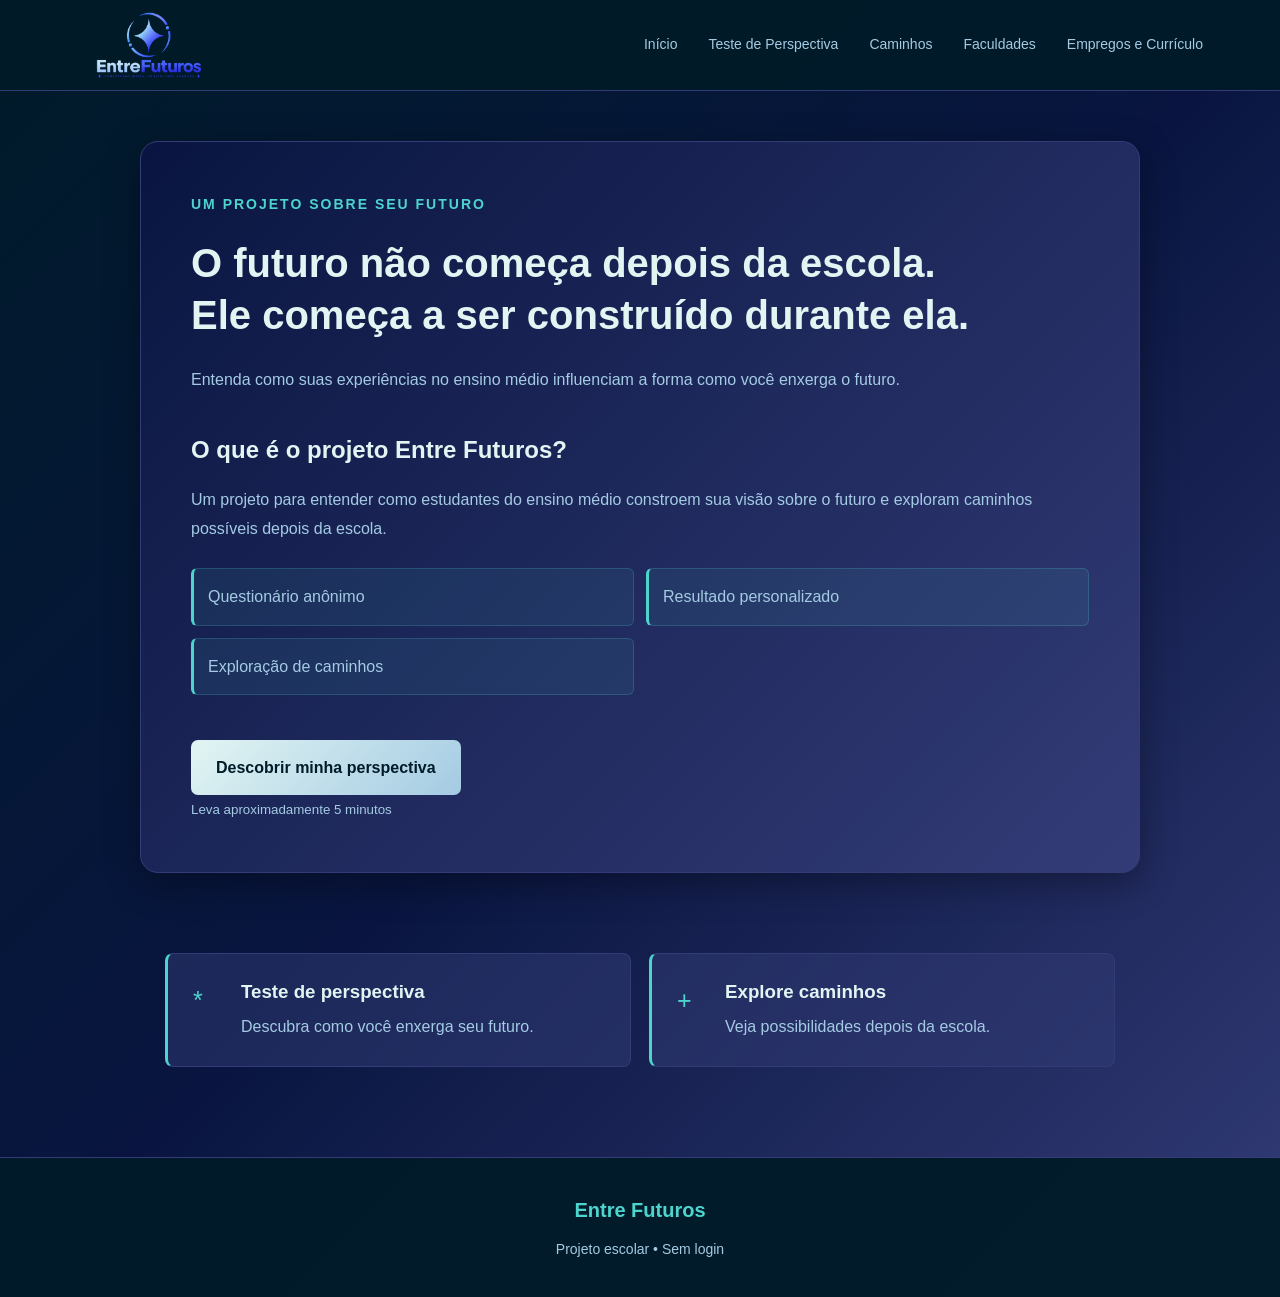
==== index.html @ b79be1a3 "Add files via upload" ====
<!DOCTYPE html>
<html lang="pt-BR">

<head>

    <meta charset="UTF-8">

    <meta name="viewport" content="width=device-width, initial-scale=1.0">

    <title>Entre Futuros</title>

    <link rel="stylesheet" href="style.css">

</head>


<body>


    <!-- CABEÇALHO -->

    <header class="navbar">

        <a
            class="logo"
            href="#"
            onclick="openTab(event, 'inicio')">

            <img
                src="Entre Futuros- Logo.png"
                alt="Entre Futuros">

        </a>


        <nav>

            <a
                href="#"
                onclick="openTab(event, 'inicio')">

                Início

            </a>


            <a
                href="#"
                onclick="openTab(event, 'teste')">

                Teste de Perspectiva

            </a>


            <a
                href="#"
                onclick="openTab(event, 'caminhos')">

                Caminhos

            </a>


            <a
                href="#"
                onclick="openTab(event, 'faculdades-rn')">

                Faculdades

            </a>


            <a
                href="#"
                onclick="openTab(event, 'empregos-curriculo')">

                Empregos e Currículo

            </a>

        </nav>

    </header>



    <!-- CONTEÚDO -->

    <main>


        <!-- ========================= -->
        <!-- INÍCIO -->
        <!-- ========================= -->

        <section
            id="inicio"
            class="tab-content active">


            <div class="hero-card">

                <p>
                    UM PROJETO SOBRE SEU FUTURO
                </p>


                <h1>

                    O futuro não começa depois da escola.

                    <br>

                    Ele começa a ser construído durante ela.

                </h1>


                <p>

                    Entenda como suas experiências no ensino médio
                    influenciam a forma como você enxerga o futuro.

                </p>


                <h2>

                    O que é o projeto Entre Futuros?

                </h2>


                <p>

                    Um projeto para entender como estudantes do ensino
                    médio constroem sua visão sobre o futuro e exploram
                    caminhos possíveis depois da escola.

                </p>


                <ul>

                    <li>
                        Questionário anônimo
                    </li>

                    <li>
                        Resultado personalizado
                    </li>

                    <li>
                        Exploração de caminhos
                    </li>

                </ul>


                <a
                    class="btn primary"
                    href="#"
                    onclick="openTab(event, 'teste')">

                    Descobrir minha perspectiva

                </a>


                <br>


                <small>

                    Leva aproximadamente 5 minutos

                </small>

            </div>



            <section class="features container">


                <a
                    href="#"
                    class="feature"
                    onclick="openTab(event, 'teste')">

                    <span class="icon purple">

                        *

                    </span>


                    <div>

                        <h3>

                            Teste de perspectiva

                        </h3>


                        <p>

                            Descubra como você enxerga seu futuro.

                        </p>

                    </div>

                </a>



                <a
                    href="#"
                    class="feature"
                    onclick="openTab(event, 'caminhos')">

                    <span class="icon yellow">

                        +

                    </span>


                    <div>

                        <h3>

                            Explore caminhos

                        </h3>


                        <p>

                            Veja possibilidades depois da escola.

                        </p>

                    </div>

                </a>

            </section>

        </section>



        <!-- ========================= -->
        <!-- TESTE -->
        <!-- ========================= -->

        <section
            id="teste"
            class="tab-content">


            <div class="container">


                <h1>

                    Teste de Perspectiva

                </h1>


                <p>

                    Responda ao questionário para entender melhor
                    como você enxerga seu futuro.

                </p>



                <form
                    class="quiz-card"
                    id="quizForm">


                    <!-- PERGUNTA 1 -->

                    <div class="question active">

                        <h3>

                            1. Quando você pensa no futuro depois
                            do ensino médio, você...

                        </h3>


                        <label>

                            <input
                                name="q1"
                                type="radio"
                                value="determinado">

                            Já tenho um plano bem definido.

                        </label>


                        <label>

                            <input
                                name="q1"
                                type="radio"
                                value="explorador">

                            Tenho algumas ideias, mas quero conhecer
                            possibilidades.

                        </label>


                        <label>

                            <input
                                name="q1"
                                type="radio"
                                value="transformacao">

                            Mudo bastante de ideia conforme vivo
                            novas experiências.

                        </label>


                        <label>

                            <input
                                name="q1"
                                type="radio"
                                value="descobrindo">

                            Ainda não faço ideia e estou tentando descobrir.

                        </label>

                    </div>



                    <!-- PERGUNTA 2 -->

                    <div class="question">

                        <h3>

                            2. O quanto a escola influencia suas
                            escolhas para o futuro?

                        </h3>


                        <label>

                            <input
                                name="q2"
                                type="radio"
                                value="determinado">

                            Muito: professores e atividades me ajudam
                            a decidir.

                        </label>


                        <label>

                            <input
                                name="q2"
                                type="radio"
                                value="explorador">

                            Um pouco: algumas experiências despertaram
                            interesses.

                        </label>


                        <label>

                            <input
                                name="q2"
                                type="radio"
                                value="transformacao">

                            Depende do momento e das experiências.

                        </label>


                        <label>

                            <input
                                name="q2"
                                type="radio"
                                value="descobrindo">

                            Pouco: ainda não vejo uma ligação clara.

                        </label>

                    </div>



                    <!-- PERGUNTA 3 -->

                    <div class="question">

                        <h3>

                            3. Qual fator mais pesa nas suas decisões?

                        </h3>


                        <label>

                            <input
                                name="q3"
                                type="radio"
                                value="explorador">

                            Meus interesses e curiosidades.

                        </label>


                        <label>

                            <input
                                name="q3"
                                type="radio"
                                value="determinado">

                            Meus objetivos profissionais.

                        </label>


                        <label>

                            <input
                                name="q3"
                                type="radio"
                                value="descobrindo">

                            Minha situação financeira.

                        </label>


                        <label>

                            <input
                                name="q3"
                                type="radio"
                                value="transformacao">

                            Família, amigos e pessoas próximas.

                        </label>

                    </div>



                    <!-- PERGUNTA 4 -->

                    <div class="question">

                        <h3>

                            4. Quando alguém pergunta
                            "o que você vai fazer depois da escola?"...

                        </h3>


                        <label>

                            <input
                                name="q4"
                                type="radio"
                                value="determinado">

                            Eu sei exatamente o que responder.

                        </label>


                        <label>

                            <input
                                name="q4"
                                type="radio"
                                value="explorador">

                            Tenho algumas opções para contar.

                        </label>


                        <label>

                            <input
                                name="q4"
                                type="radio"
                                value="transformacao">

                            Minha resposta muda dependendo da época.

                        </label>


                        <label>

                            <input
                                name="q4"
                                type="radio"
                                value="descobrindo">

                            Fico sem saber o que responder.

                        </label>

                    </div>



                    <!-- PERGUNTA 5 -->

                    <div class="question">

                        <h3>

                            5. O que mais preocupa você sobre o futuro?

                        </h3>


                        <label>

                            <input
                                name="q5"
                                type="radio"
                                value="descobrindo">

                            Não saber qual caminho escolher.

                        </label>


                        <label>

                            <input
                                name="q5"
                                type="radio"
                                value="determinado">

                            Conseguir alcançar meus objetivos.

                        </label>


                        <label>

                            <input
                                name="q5"
                                type="radio"
                                value="explorador">

                            Encontrar algo que realmente combine comigo.

                        </label>


                        <label>

                            <input
                                name="q5"
                                type="radio"
                                value="transformacao">

                            As mudanças que ainda podem acontecer.

                        </label>

                    </div>



                    <!-- PERGUNTA 6 -->

                    <div class="question">

                        <h3>

                            6. Como você se sente ao pensar em tomar
                            decisões importantes?

                        </h3>


                        <label>

                            <input
                                name="q6"
                                type="radio"
                                value="determinado">

                            Confiante.

                        </label>


                        <label>

                            <input
                                name="q6"
                                type="radio"
                                value="explorador">

                            Curioso.

                        </label>


                        <label>

                            <input
                                name="q6"
                                type="radio"
                                value="transformacao">

                            Em dúvida, mas aberto a mudanças.

                        </label>


                        <label>

                            <input
                                name="q6"
                                type="radio"
                                value="descobrindo">

                            Inseguro ou sem direção.

                        </label>

                    </div>



                    <!-- PERGUNTA 7 -->

                    <div class="question">

                        <h3>

                            7. Qual frase mais combina com você?

                        </h3>


                        <label>

                            <input
                                name="q7"
                                type="radio"
                                value="determinado">

                            "Eu já sei onde quero chegar."

                        </label>


                        <label>

                            <input
                                name="q7"
                                type="radio"
                                value="explorador">

                            "Quero experimentar antes de decidir."

                        </label>


                        <label>

                            <input
                                name="q7"
                                type="radio"
                                value="transformacao">

                            "Meu futuro está mudando junto comigo."

                        </label>


                        <label>

                            <input
                                name="q7"
                                type="radio"
                                value="descobrindo">

                            "Ainda estou tentando me encontrar."

                        </label>

                    </div>



                    <!-- PERGUNTA 8 -->

                    <div class="question">

                        <h3>

                            8. O que você gostaria que a escola
                            oferecesse mais?

                        </h3>


                        <label>

                            <input
                                name="q8"
                                type="radio"
                                value="explorador">

                            Mais contato com diferentes profissões.

                        </label>


                        <label>

                            <input
                                name="q8"
                                type="radio"
                                value="determinado">

                            Mais preparação para faculdade e carreira.

                        </label>


                        <label>

                            <input
                                name="q8"
                                type="radio"
                                value="transformacao">

                            Mais experiências práticas.

                        </label>


                        <label>

                            <input
                                name="q8"
                                type="radio"
                                value="descobrindo">

                            Mais orientação para quem ainda está indeciso.

                        </label>

                    </div>



                    <div class="quiz-actions">

                        <button
                            class="btn secondary"
                            id="prevBtn"
                            type="button">

                            Voltar

                        </button>


                        <button
                            class="btn primary"
                            id="nextBtn"
                            type="button">

                            Próxima

                        </button>

                    </div>

                </form>



                <div
                    class="result-card hidden"
                    id="result">

                </div>

            </div>

        </section>



        <!-- ========================= -->
        <!-- CAMINHOS -->
        <!-- ========================= -->

        <section
            id="caminhos"
            class="tab-content">


            <div class="container">


                <h1>

                    Caminhos

                </h1>


                <p>

                    Conheça diferentes possibilidades para o seu futuro.

                </p>



                <div class="path-grid">


                    <article class="path">

                        <h3>

                            Faculdade

                        </h3>


                        <p>

                            Para quem deseja aprofundar os estudos
                            em uma área acadêmica ou profissional.

                        </p>


                        <button
                            onclick="showPath('Faculdade')">

                            Explorar

                        </button>

                    </article>



                    <article class="path">

                        <h3>

                            Curso técnico

                        </h3>


                        <p>

                            Uma alternativa com formação profissional
                            mais direcionada e prática.

                        </p>


                        <button
                            onclick="showPath('Curso técnico')">

                            Explorar

                        </button>

                    </article>



                    <article class="path">

                        <h3>

                            Trabalho

                        </h3>


                        <p>

                            Entrar no mercado e construir experiência
                            profissional também pode fazer parte
                            da trajetória.

                        </p>


                        <button
                            onclick="showPath('Trabalho')">

                            Explorar

                        </button>

                    </article>



                    <article class="path">

                        <h3>

                            Empreendedorismo

                        </h3>


                        <p>

                            Criar projetos, negócios ou soluções
                            para problemas que você identifica.

                        </p>


                        <button
                            onclick="showPath('Empreendedorismo')">

                            Explorar

                        </button>

                    </article>

                </div>



                <div
                    class="path-details hidden"
                    id="pathDetails">

                </div>

            </div>

        </section>



        <!-- ========================= -->
        <!-- FACULDADES -->
        <!-- ========================= -->

        <section
            id="faculdades-rn"
            class="tab-content">


            <div class="container">


                <h1>

                    Faculdades do Rio Grande do Norte

                </h1>


                <p>

                    Consulte instituições, cursos, modalidades
                    e informações sobre bolsas e descontos.

                </p>



                <div class="faculdade-filtros">


                    <div class="search-box">

                        <label for="faculdadeSearch">

                            Buscar instituição, sigla ou curso

                        </label>


                        <input
                            id="faculdadeSearch"
                            type="search"
                            placeholder="Ex.: UFRN, Direito, Medicina...">

                    </div>



                    <div class="filter-grid">


                        <label>

                            Cidade


                            <select id="cidadeFiltro">

                                <option value="">
                                    Todas
                                </option>

                            </select>

                        </label>



                        <label>

                            Tipo


                            <select id="tipoFiltro">

                                <option value="">
                                    Todas
                                </option>

                                <option value="publica">
                                    Pública
                                </option>

                                <option value="privada">
                                    Privada
                                </option>

                            </select>

                        </label>



                        <label>

                            Modalidade


                            <select id="modalidadeFiltro">

                                <option value="">
                                    Todas
                                </option>

                                <option value="presencial">
                                    Presencial
                                </option>

                                <option value="ead">
                                    EAD
                                </option>

                            </select>

                        </label>



                        <label>

                            Situação


                            <select id="situacaoFiltro">

                                <option value="">
                                    Todas
                                </option>

                                <option value="ativa">
                                    Ativa
                                </option>

                                <option value="extinta">
                                    Extinta
                                </option>

                            </select>

                        </label>

                    </div>

                </div>



                <div class="faculdade-toolbar">

                    <strong id="faculdadeResultadoCount">

                        0 instituições encontradas

                    </strong>


                    <span>

                        Clique em uma instituição para ver os detalhes.

                    </span>

                </div>



                <div
                    class="faculdade-results"
                    id="faculdadeResultados">

                </div>



                <p
                    class="faculdade-empty"
                    hidden
                    id="faculdadeSemResultados">

                    Nenhuma instituição encontrada
                    com esses filtros.

                </p>



                <div class="faculdade-catalog-note">

                    <strong>

                        Base de referência:

                    </strong>


                    Consulte o e-MEC oficial para informações
                    completas e atualizadas.


                    <br>
                    <br>


                    <a
                        href="https://emec.mec.gov.br/"
                        target="_blank"
                        rel="noopener noreferrer">

                        e-MEC oficial

                    </a>

                </div>

            </div>

        </section>



        <!-- ================================================= -->
        <!-- EMPREGOS E CURRÍCULO -->
        <!-- ================================================= -->

        <section
            id="empregos-curriculo"
            class="tab-content">


            <div class="container">


                <h1>

                    Empregos e Currículo

                </h1>


                <p>

                    Encontre oportunidades, prepare seu currículo
                    e aprenda a se apresentar profissionalmente.

                </p>



                <!-- ========================= -->
                <!-- EMPREGOS -->
                <!-- ========================= -->

                <div class="panel">


                    <h2>

                        🔎 Procurando emprego?

                    </h2>


                    <p>

                        Confira algumas formas de começar a procurar
                        oportunidades em Natal, Extremoz e região.

                    </p>

                </div>



                <div class="path-grid">


                    <article class="path">


                        <h3>

                            Natal - RN

                        </h3>


                        <p>

                            Procure oportunidades em comércio,
                            atendimento, administração, tecnologia,
                            turismo e serviços.

                        </p>


                        <ul>

                            <li>
                                Jovem aprendiz
                            </li>

                            <li>
                                Primeiro emprego
                            </li>

                            <li>
                                Estágios
                            </li>

                            <li>
                                Auxiliar administrativo
                            </li>

                        </ul>

                    </article>



                    <article class="path">


                        <h3>

                            Extremoz - RN

                        </h3>


                        <p>

                            Pesquise oportunidades no município
                            e também em cidades próximas.

                        </p>


                        <ul>

                            <li>
                                Comércio
                            </li>

                            <li>
                                Serviços
                            </li>

                            <li>
                                Logística
                            </li>

                            <li>
                                Jovem aprendiz
                            </li>

                        </ul>

                    </article>



                    <article class="path">


                        <h3>

                            Como procurar

                        </h3>


                        <p>

                            Utilize palavras-chave relacionadas
                            à vaga que você deseja.

                        </p>


                        <ul>

                            <li>
                                Jovem aprendiz Natal RN
                            </li>

                            <li>
                                Primeiro emprego Natal RN
                            </li>

                            <li>
                                Estágio Extremoz RN
                            </li>

                            <li>
                                Auxiliar administrativo RN
                            </li>

                        </ul>

                    </article>

                </div>



                <!-- ========================= -->
                <!-- CURRÍCULO -->
                <!-- ========================= -->

                <div class="panel">


                    <h2>

                        📄 Currículo

                    </h2>


                    <p>

                        O currículo apresenta sua formação,
                        conhecimentos, experiências e habilidades.

                    </p>

                </div>



                <!-- CHECKLIST -->

                <div class="panel">


                    <h2>

                        ✅ Checklist do currículo

                    </h2>


                    <p>

                        Antes de enviar seu currículo,
                        confira se você colocou:

                    </p>



                    <div class="checklist">


                        <label>

                            <input type="checkbox">

                            Nome completo

                        </label>


                        <label>

                            <input type="checkbox">

                            E-mail profissional

                        </label>


                        <label>

                            <input type="checkbox">

                            Telefone atualizado

                        </label>


                        <label>

                            <input type="checkbox">

                            Cidade e estado

                        </label>


                        <label>

                            <input type="checkbox">

                            Objetivo profissional

                        </label>


                        <label>

                            <input type="checkbox">

                            Formação escolar

                        </label>


                        <label>

                            <input type="checkbox">

                            Cursos e conhecimentos

                        </label>


                        <label>

                            <input type="checkbox">

                            Experiências profissionais

                        </label>


                        <label>

                            <input type="checkbox">

                            Projetos ou atividades relevantes

                        </label>


                        <label>

                            <input type="checkbox">

                            Habilidades

                        </label>


                        <label>

                            <input type="checkbox">

                            Revisão ortográfica

                        </label>


                        <label>

                            <input type="checkbox">

                            Informações verdadeiras e atualizadas

                        </label>

                    </div>

                </div>



                <!-- O QUE EVITAR -->

                <div class="panel">


                    <h2>

                        ⚠️ O que evitar no currículo

                    </h2>


                    <ul>

                        <li>
                            Informações falsas ou exageradas.
                        </li>

                        <li>
                            Textos muito longos.
                        </li>

                        <li>
                            Erros de português.
                        </li>

                        <li>
                            Informações que não tenham relação com a vaga.
                        </li>

                        <li>
                            E-mails pouco profissionais.
                        </li>

                        <li>
                            Informações desatualizadas.
                        </li>

                    </ul>

                </div>



                <!-- ========================= -->
                <!-- EXEMPLOS VISUAIS -->
                <!-- ========================= -->

                <div class="panel">


                    <h2>

                        📝 Exemplos de currículo

                    </h2>


                    <p>

                        Veja exemplos de estruturas para entender
                        como organizar as informações.

                    </p>

                </div>



                <div class="curriculo-exemplos">


                    <!-- EXEMPLO 1 -->

                    <article class="curriculo-exemplo">


                        <img
                            src="https://images.unsplash.com/photo-1586281380349-632531db7ed4?auto=format&fit=crop&w=900&q=80"
                            alt="Exemplo visual de documento">


                        <div>


                            <h3>

                                Modelo simples

                            </h3>


                            <p>

                                Um modelo direto, organizado
                                e fácil de ler.

                            </p>


                            <button
                                type="button"
                                onclick="mostrarModelo('modelo1')">

                                Ver estrutura

                            </button>

                        </div>

                    </article>



                    <!-- EXEMPLO 2 -->

                    <article class="curriculo-exemplo">


                        <img
                            src="https://images.unsplash.com/photo-1554224155-6726b3ff858f?auto=format&fit=crop&w=900&q=80"
                            alt="Exemplo visual de currículo">


                        <div>


                            <h3>

                                Primeiro emprego

                            </h3>


                            <p>

                                Modelo pensado para estudantes
                                com pouca experiência.

                            </p>


                            <button
                                type="button"
                                onclick="mostrarModelo('modelo2')">

                                Ver estrutura

                            </button>

                        </div>

                    </article>



                    <!-- EXEMPLO 3 -->

                    <article class="curriculo-exemplo">


                        <img
                            src="https://images.unsplash.com/photo-1450101499163-c8848c66ca85?auto=format&fit=crop&w=900&q=80"
                            alt="Pessoa organizando documentos">


                        <div>


                            <h3>

                                Modelo profissional

                            </h3>


                            <p>

                                Estrutura para quem já possui
                                cursos, projetos ou experiências.

                            </p>


                            <button
                                type="button"
                                onclick="mostrarModelo('modelo3')">

                                Ver estrutura

                            </button>

                        </div>

                    </article>

                </div>



                <div
                    id="modeloCurriculo"
                    class="panel hidden">

                </div>



                <!-- ========================= -->
                <!-- GERADOR -->
                <!-- ========================= -->

                <div class="panel">


                    <h2>

                        ✏️ Monte seu currículo

                    </h2>


                    <p>

                        Preencha os campos abaixo para gerar
                        uma versão organizada do seu currículo.

                    </p>

                </div>



                <form
                    class="quiz-card"
                    id="curriculoForm">


                    <fieldset>


                        <legend>

                            1. Dados pessoais

                        </legend>



                        <label>

                            Nome completo


                            <input
                                name="nome"
                                type="text"
                                placeholder="Seu nome completo">

                        </label>



                        <label>

                            E-mail


                            <input
                                name="email"
                                type="email"
                                placeholder="seuemail@exemplo.com">

                        </label>



                        <label>

                            Telefone


                            <input
                                name="telefone"
                                type="tel"
                                placeholder="(84) 99999-9999">

                        </label>



                        <label>

                            Cidade/UF


                            <input
                                name="cidade"
                                type="text"
                                placeholder="Natal - RN">

                        </label>

                    </fieldset>



                    <fieldset>


                        <legend>

                            2. Objetivo profissional

                        </legend>


                        <textarea
                            name="objetivo"
                            placeholder="Ex.: Busco minha primeira oportunidade profissional na área de..."></textarea>

                    </fieldset>



                    <fieldset>


                        <legend>

                            3. Formação

                        </legend>



                        <label>

                            Escolaridade


                            <input
                                name="formacao"
                                type="text"
                                placeholder="Ex.: Ensino Médio - 3º ano">

                        </label>



                        <label>

                            Instituição de ensino


                            <input
                                name="instituicao"
                                type="text"
                                placeholder="Nome da escola">

                        </label>

                    </fieldset>



                    <fieldset>


                        <legend>

                            4. Cursos e conhecimentos

                        </legend>


                        <textarea
                            name="cursos"
                            placeholder="Informática, idiomas, cursos, oficinas, projetos..."></textarea>

                    </fieldset>



                    <fieldset>


                        <legend>

                            5. Experiências e atividades

                        </legend>


                        <textarea
                            name="experiencias"
                            placeholder="Trabalhos, projetos escolares, voluntariado ou outras atividades..."></textarea>

                    </fieldset>



                    <fieldset>


                        <legend>

                            6. Habilidades

                        </legend>


                        <textarea
                            name="habilidades"
                            placeholder="Ex.: comunicação, organização, criatividade, trabalho em equipe..."></textarea>

                    </fieldset>



                    <button
                        class="btn primary"
                        type="button"
                        onclick="gerarCurriculo()">

                        Gerar currículo

                    </button>

                </form>



                <!-- CURRÍCULO GERADO -->

                <article
                    class="panel"
                    id="curriculoDigital"
                    hidden>


                    <h2 id="cvNome">

                        SEU NOME

                    </h2>


                    <p id="cvContato"></p>


                    <hr>


                    <h3>

                        OBJETIVO

                    </h3>


                    <p id="cvObjetivo"></p>



                    <h3>

                        FORMAÇÃO

                    </h3>


                    <p id="cvFormacao"></p>



                    <h3>

                        CURSOS E CONHECIMENTOS

                    </h3>


                    <p id="cvCursos"></p>



                    <h3>

                        EXPERIÊNCIAS E ATIVIDADES

                    </h3>


                    <p id="cvExperiencias"></p>



                    <h3>

                        HABILIDADES

                    </h3>


                    <p id="cvHabilidades"></p>

                </article>



                <!-- ========================= -->
                <!-- APRESENTAÇÃO -->
                <!-- ========================= -->

                <div class="panel">


                    <h2>

                        💬 Como se apresentar

                    </h2>


                    <p>

                        Exemplo de mensagem para entrar em contato
                        com uma empresa:

                    </p>


                    <blockquote>

                        Olá! Meu nome é [SEU NOME].

                        Sou estudante e estou buscando uma
                        oportunidade de [JOVEM APRENDIZ /
                        PRIMEIRO EMPREGO / ESTÁGIO].

                        Tenho interesse na área de [ÁREA]
                        e possuo conhecimentos em [HABILIDADES].

                        Gostaria de saber se a empresa possui
                        oportunidades compatíveis com meu perfil.

                        Agradeço pela atenção!

                    </blockquote>

                </div>

            </div>

        </section>

    </main>



    <!-- RODAPÉ -->

    <footer>

        <div>

            Entre Futuros

        </div>


        <span>

            Projeto escolar • Sem login

        </span>

    </footer>



    <!-- ========================= -->
    <!-- SISTEMA DE ABAS -->
    <!-- ========================= -->

    <script>

        function openTab(event, tabId) {

            event.preventDefault();


            document
                .querySelectorAll(".tab-content")
                .forEach(tab => {

                    tab.classList.remove("active");

                });


            const tab =
                document.getElementById(tabId);


            if (tab) {

                tab.classList.add("active");

            }


            window.scrollTo({

                top: 0,
                behavior: "smooth"

            });

        }



        /* ========================= */
        /* MODELOS DE CURRÍCULO */
        /* ========================= */

        function mostrarModelo(modelo) {


            const area =
                document.getElementById("modeloCurriculo");


            const modelos = {


                modelo1: `

                    <h2>Modelo simples</h2>

                    <h3>Nome completo</h3>

                    <p>
                        Telefone • E-mail • Cidade/UF
                    </p>

                    <h3>Objetivo</h3>

                    <p>
                        Uma frase curta explicando
                        qual oportunidade você procura.
                    </p>

                    <h3>Formação</h3>

                    <p>
                        Ensino Médio - 3º ano
                    </p>

                    <h3>Cursos e conhecimentos</h3>

                    <p>
                        Informática, idiomas, oficinas
                        e outros conhecimentos.
                    </p>

                    <h3>Habilidades</h3>

                    <p>
                        Organização, comunicação,
                        criatividade e trabalho em equipe.
                    </p>

                `,


                modelo2: `

                    <h2>Modelo para primeiro emprego</h2>

                    <h3>Nome completo</h3>

                    <p>
                        Telefone • E-mail • Cidade
                    </p>

                    <h3>Objetivo</h3>

                    <p>
                        Buscar a primeira oportunidade
                        profissional.
                    </p>

                    <h3>Formação</h3>

                    <p>
                        Ensino Médio em andamento.
                    </p>

                    <h3>Cursos e conhecimentos</h3>

                    <p>
                        Informática, idiomas, cursos livres
                        e projetos escolares.
                    </p>

                    <h3>Projetos e atividades</h3>

                    <p>
                        Trabalhos escolares, eventos,
                        voluntariado ou outras atividades.
                    </p>

                    <h3>Habilidades</h3>

                    <p>
                        Comunicação, responsabilidade,
                        organização e trabalho em equipe.
                    </p>

                `,


                modelo3: `

                    <h2>Modelo profissional</h2>

                    <h3>Nome completo</h3>

                    <p>
                        Telefone • E-mail • Cidade
                    </p>

                    <h3>Objetivo profissional</h3>

                    <p>
                        Área ou cargo desejado.
                    </p>

                    <h3>Formação</h3>

                    <p>
                        Formação escolar e cursos relevantes.
                    </p>

                    <h3>Experiência</h3>

                    <p>
                        Experiências profissionais ou
                        atividades relevantes.
                    </p>

                    <h3>Cursos e conhecimentos</h3>

                    <p>
                        Cursos, ferramentas, idiomas
                        e conhecimentos técnicos.
                    </p>

                    <h3>Habilidades</h3>

                    <p>
                        Principais competências relacionadas
                        à oportunidade.
                    </p>

                `

            };


            area.innerHTML =
                modelos[modelo];


            area.classList.remove("hidden");


            area.scrollIntoView({

                behavior: "smooth",
                block: "start"

            });

        }

    </script>



    <!-- SCRIPT PRINCIPAL -->

    <script src="script.js"></script>


</body>

</html>
---- style.css ----
/* ===== CORES ===== */

:root {
    --ink: #001B29;
    --navy: #091540;
    --indigo: #333C77;
    --persian: #1B2CC1;

    --cyan: #4DD4CD;
    --ice: #A4CBE3;
    --azure: #E2F5F3;
    --blue: #7692FF;
}


/* ===== GERAL ===== */

* {
    margin: 0;
    padding: 0;
    box-sizing: border-box;
    scroll-behavior: smooth;
}

body {
    font-family: Arial, sans-serif;

    background: linear-gradient(
        135deg,
        var(--ink),
        var(--navy),
        var(--indigo)
    );

    color: var(--azure);

    line-height: 1.7;
}

a {
    text-decoration: none;
}

button,
input,
textarea,
select {
    font-family: Arial, sans-serif;
}


/* ===== CABEÇALHO ===== */

.navbar {
    background: rgba(0, 27, 41, 0.97);

    min-height: 85px;

    padding: 10px 5%;

    display: flex;
    align-items: center;
    justify-content: space-between;

    gap: 30px;

    border-bottom: 1px solid var(--indigo);

    position: sticky;
    top: 0;

    z-index: 1000;
}


/* ===== LOGO ===== */

.logo {
    display: flex;
    align-items: center;

    flex-shrink: 0;
}

.logo img {
    width: 170px;
    height: 70px;

    object-fit: contain;

    display: block;
}


/* ===== LINKS DO MENU ===== */

.navbar nav {
    display: flex;

    align-items: center;
    justify-content: flex-end;

    gap: 5px;

    flex-wrap: wrap;
}

.navbar nav a {
    color: var(--ice);

    padding: 10px 13px;

    border-radius: 7px;

    font-size: 14px;

    transition: 0.3s;
}

.navbar nav a:hover {
    color: var(--cyan);

    background: rgba(77, 212, 205, 0.08);
}


/* ===== ABAS ===== */

.tab-content {
    display: none;
}

.tab-content.active {
    display: block;

    animation: fadeIn 0.4s ease;
}


/* ===== INÍCIO ===== */

.hero-card {
    max-width: 1000px;

    margin: 50px auto 30px;

    padding: 50px;

    background: linear-gradient(
        135deg,
        var(--navy),
        var(--indigo)
    );

    border: 1px solid var(--indigo);

    border-radius: 18px;

    box-shadow: 0 10px 35px rgba(0, 0, 0, 0.35);
}

.hero-card > p:first-child {
    color: var(--cyan);

    font-size: 14px;

    letter-spacing: 2px;

    font-weight: bold;

    margin-bottom: 15px;
}

.hero-card h1 {
    color: var(--azure);

    font-size: 40px;

    line-height: 1.3;

    margin: 20px 0 25px;
}

.hero-card p {
    color: var(--ice);

    line-height: 1.8;

    font-size: 16px;

    margin-bottom: 15px;
}

.hero-card h2 {
    color: var(--azure);

    margin-top: 35px;

    margin-bottom: 15px;
}


/* ===== LISTA ===== */

.hero-card ul {
    list-style: none;

    margin-top: 25px;
    margin-bottom: 20px;

    display: grid;

    grid-template-columns: 1fr 1fr;

    gap: 12px;
}

.hero-card li {
    padding: 14px;

    background: rgba(77, 212, 205, 0.08);

    border: 1px solid rgba(77, 212, 205, 0.2);

    border-left: 3px solid var(--cyan);

    border-radius: 6px;

    color: var(--ice);
}


/* ===== BOTÕES ===== */

.btn {
    display: inline-block;

    margin-top: 25px;

    padding: 14px 25px;

    background: linear-gradient(
        135deg,
        var(--azure),
        var(--ice)
    );

    color: var(--ink);

    font-weight: bold;

    border: none;

    border-radius: 7px;

    cursor: pointer;

    transition: 0.3s;
}

.btn:hover {
    background: var(--cyan);

    transform: translateY(-2px);
}

small {
    color: var(--ice);

    line-height: 1.6;
}


/* ===== FUNCIONALIDADES ===== */

.features {
    max-width: 1000px;

    margin: 0 auto 50px;

    display: grid;

    grid-template-columns: 1fr 1fr;

    gap: 18px;
}

.feature {
    display: flex;

    align-items: flex-start;

    gap: 18px;

    padding: 25px;

    background: rgba(51, 60, 119, 0.5);

    border: 1px solid var(--indigo);

    border-left: 3px solid var(--cyan);

    border-radius: 8px;

    color: white;

    transition: 0.3s;
}

.feature:hover {
    background: rgba(77, 212, 205, 0.1);

    border-color: var(--cyan);

    transform: translateY(-2px);
}

.feature h3 {
    color: var(--azure);

    margin-bottom: 8px;

    line-height: 1.4;
}

.feature p {
    color: var(--ice);

    line-height: 1.7;
}

.icon {
    font-size: 25px;

    color: var(--cyan);

    min-width: 30px;
}


/* ===== OUTRAS PÁGINAS ===== */

.container {
    max-width: 1000px;

    margin: auto;

    padding: 50px 25px;
}

.container h1 {
    color: var(--azure);

    margin-bottom: 20px;

    font-size: 34px;

    line-height: 1.3;
}

.container > p {
    color: var(--ice);

    line-height: 1.8;

    margin-bottom: 25px;
}


/* ===== CARDS ===== */

.path-grid {
    display: grid;

    grid-template-columns: 1fr 1fr;

    gap: 22px;

    margin-top: 30px;
}

.path {
    background: rgba(51, 60, 119, 0.5);

    border: 1px solid var(--indigo);

    border-radius: 10px;

    padding: 28px;

    line-height: 1.7;
}

.path h3 {
    color: var(--azure);

    margin-bottom: 12px;
}

.path p {
    color: var(--ice);

    margin-bottom: 18px;
}

.path button {
    background: var(--blue);

    color: white;

    border: none;

    padding: 10px 18px;

    border-radius: 7px;

    cursor: pointer;

    transition: 0.3s;
}

.path button:hover {
    background: var(--cyan);

    color: var(--ink);
}


/* ===== TESTE ===== */

.quiz-card {
    max-width: 800px;

    margin: 30px auto;

    padding: 35px;

    background: rgba(51, 60, 119, 0.5);

    border: 1px solid var(--indigo);

    border-radius: 12px;
}

.question {
    display: none;
}

.question.active {
    display: block;
}

.question h3 {
    color: var(--azure);

    line-height: 1.5;

    margin-bottom: 25px;
}

.question label {
    display: block;

    padding: 15px;

    margin-bottom: 12px;

    background: rgba(0, 27, 41, 0.4);

    border: 1px solid var(--indigo);

    border-radius: 7px;

    color: var(--ice);

    line-height: 1.6;

    cursor: pointer;

    transition: 0.2s;
}

.question label:hover {
    border-color: var(--cyan);

    background: rgba(77, 212, 205, 0.08);
}

.question input {
    margin-right: 10px;
}

.quiz-actions {
    display: flex;

    justify-content: space-between;

    gap: 15px;

    margin-top: 30px;

    padding-top: 25px;

    border-top: 1px solid var(--indigo);
}


/* ===== RESULTADO ===== */

.result-card {
    max-width: 800px;

    margin: 30px auto;

    padding: 35px;

    background: rgba(51, 60, 119, 0.5);

    border: 1px solid var(--indigo);

    border-radius: 12px;
}

.result-card h2 {
    color: var(--cyan);

    margin-bottom: 15px;
}

.result-card p {
    color: var(--ice);

    line-height: 1.8;
}


/* ===== FORMULÁRIOS ===== */

fieldset {
    border: none;

    border-top: 1px solid var(--indigo);

    padding-top: 25px;

    margin-bottom: 30px;
}

legend {
    color: var(--cyan);

    font-size: 19px;

    font-weight: bold;

    margin-bottom: 20px;
}

fieldset label {
    display: block;

    color: var(--ice);

    margin-bottom: 18px;

    line-height: 1.6;
}

input,
textarea,
select {
    width: 100%;

    padding: 13px;

    margin-top: 8px;

    background: rgba(0, 27, 41, 0.5);

    color: var(--azure);

    border: 1px solid var(--indigo);

    border-radius: 7px;

    outline: none;
}

input:focus,
textarea:focus,
select:focus {
    border-color: var(--cyan);
}

textarea {
    min-height: 120px;

    resize: vertical;

    line-height: 1.6;
}


/* ===== PAINÉIS ===== */

.panel {
    background: rgba(51, 60, 119, 0.5);

    border: 1px solid var(--indigo);

    border-radius: 10px;

    padding: 28px;

    margin-top: 25px;

    line-height: 1.7;
}

.panel h3 {
    color: var(--cyan);

    margin-bottom: 15px;
}

.panel p,
.panel li {
    color: var(--ice);

    line-height: 1.8;
}

.panel li {
    margin-bottom: 8px;
}


/* ===== FACULDADES ===== */

.faculdade-filtros {
    background: rgba(51, 60, 119, 0.5);

    border: 1px solid var(--indigo);

    border-radius: 10px;

    padding: 28px;

    margin-top: 25px;
}

.filter-grid {
    display: grid;

    grid-template-columns: repeat(4, 1fr);

    gap: 15px;

    margin-top: 20px;
}

.faculdade-toolbar {
    display: flex;

    justify-content: space-between;

    gap: 20px;

    margin: 25px 0;

    color: var(--ice);
}

.faculdade-results {
    display: grid;

    grid-template-columns: 1fr 1fr;

    gap: 20px;
}


/* ===== ESCONDER ===== */

.hidden {
    display: none !important;
}


/* ===== RODAPÉ ===== */

footer {
    margin-top: 40px;

    padding: 35px 5%;

    background: rgba(0, 27, 41, 0.95);

    border-top: 1px solid var(--indigo);

    text-align: center;
}

footer div {
    color: var(--cyan);

    font-size: 20px;

    font-weight: bold;

    margin-bottom: 8px;
}

footer span {
    color: var(--ice);

    font-size: 14px;
}


/* ===== ANIMAÇÃO ===== */

@keyframes fadeIn {

    from {
        opacity: 0;

        transform: translateY(10px);
    }

    to {
        opacity: 1;

        transform: translateY(0);
    }

}


/* ===== CELULAR ===== */

@media (max-width: 900px) {

    .navbar {
        flex-direction: column;

        gap: 12px;

        padding: 12px 5%;
    }

    .navbar nav {
        justify-content: center;
    }

    .features,
    .path-grid,
    .faculdade-results {
        grid-template-columns: 1fr;
    }

    .filter-grid {
        grid-template-columns: 1fr 1fr;
    }

}


@media (max-width: 600px) {

    .navbar nav {
        gap: 2px;
    }

    .navbar nav a {
        font-size: 12px;

        padding: 8px;
    }

    .logo img {
        width: 150px;

        height: 60px;
    }

    .hero-card {
        margin: 30px 5%;

        padding: 30px 25px;
    }

    .hero-card h1 {
        font-size: 28px;
    }

    .hero-card ul {
        grid-template-columns: 1fr;
    }

    .features {
        margin: 0 5% 40px;
    }

    .container {
        padding: 35px 20px;
    }

    .container h1 {
        font-size: 28px;
    }

    .quiz-card {
        padding: 25px 20px;
    }

    .quiz-actions {
        flex-direction: column;
    }

    .quiz-actions .btn {
        width: 100%;
    }

    .filter-grid {
        grid-template-columns: 1fr;
    }

    .faculdade-toolbar {
        flex-direction: column;
    }

}
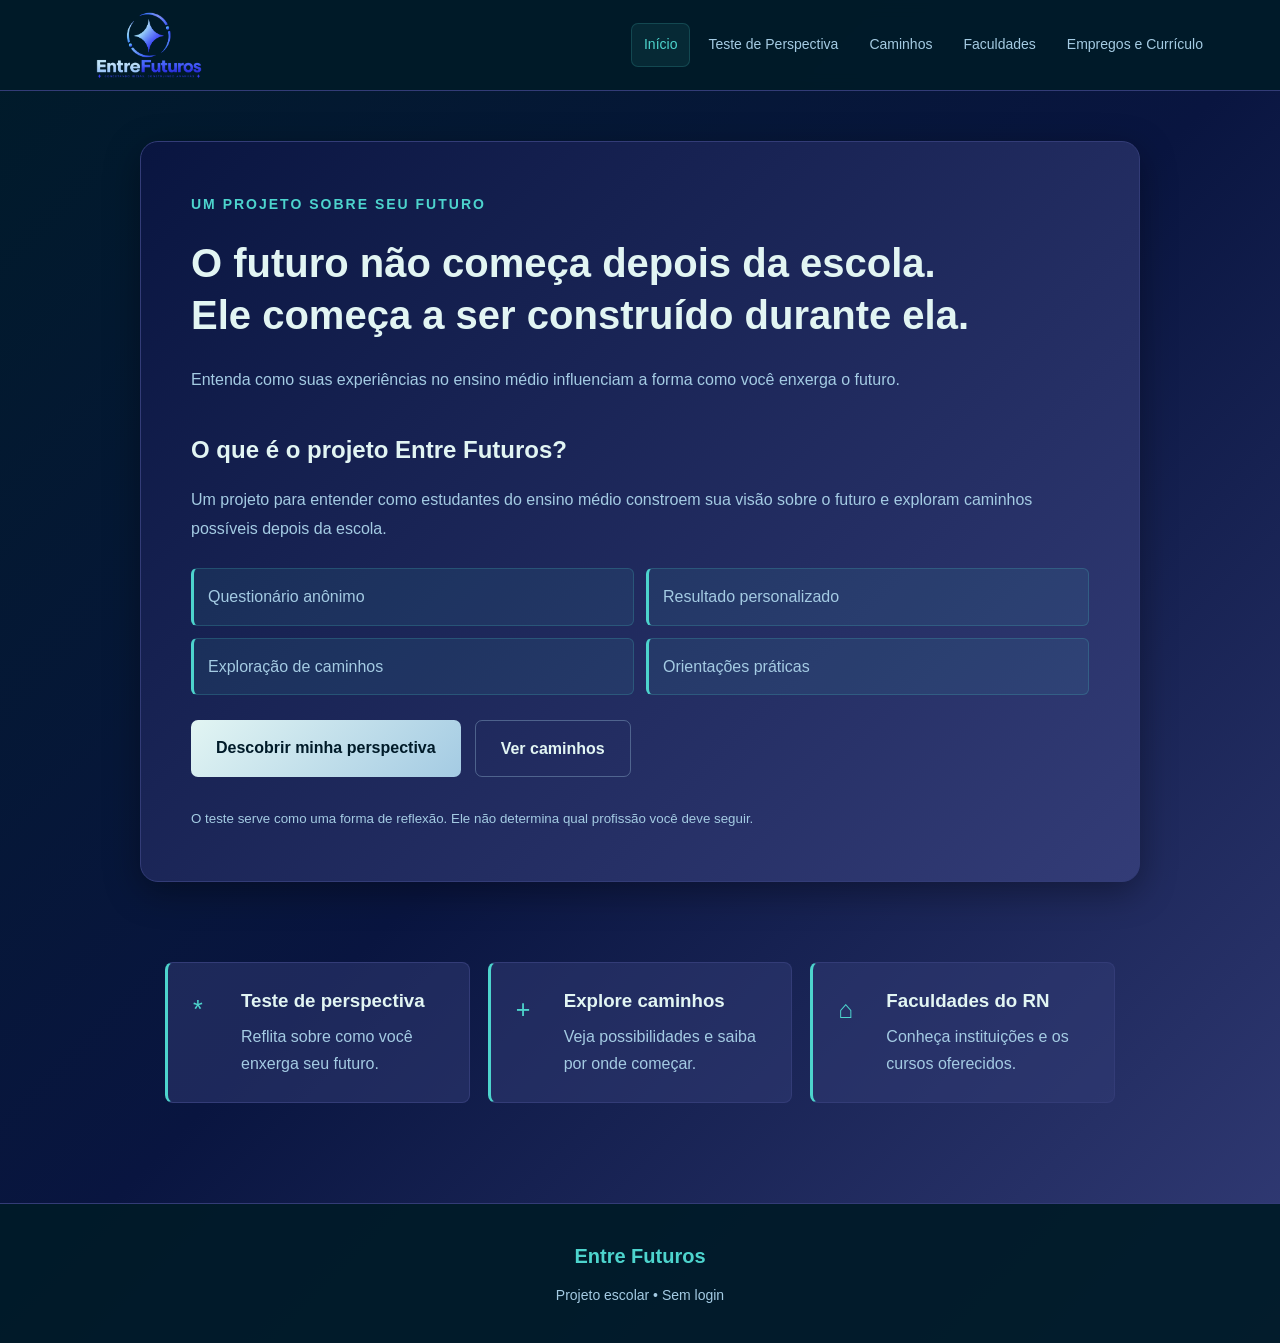
==== commit 3f7e0f78: "Add files via upload" ====
--- a/index.html
+++ b/index.html
@@ -2,81 +2,61 @@
 <html lang="pt-BR">
 
 <head>
-
     <meta charset="UTF-8">
-
     <meta name="viewport" content="width=device-width, initial-scale=1.0">
 
     <title>Entre Futuros</title>
 
     <link rel="stylesheet" href="style.css">
-
 </head>
 
-
 <body>
 
-
-    <!-- CABEÇALHO -->
+    <!-- =========================
+         CABEÇALHO
+    ========================= -->
 
     <header class="navbar">
 
-        <a
-            class="logo"
-            href="#"
-            onclick="openTab(event, 'inicio')">
-
-            <img
-                src="Entre Futuros- Logo.png"
-                alt="Entre Futuros">
-
+        <a class="logo" href="#" onclick="openTab(event, 'inicio')">
+            <img src="Entre Futuros- Logo.png" alt="Entre Futuros">
         </a>
 
-
         <nav>
 
-            <a
-                href="#"
-                onclick="openTab(event, 'inicio')">
-
+            <a href="#"
+               class="nav-link active"
+               data-tab="inicio"
+               onclick="openTab(event, 'inicio')">
                 Início
-
             </a>
 
-
-            <a
-                href="#"
-                onclick="openTab(event, 'teste')">
-
+            <a href="#"
+               class="nav-link"
+               data-tab="teste"
+               onclick="openTab(event, 'teste')">
                 Teste de Perspectiva
-
             </a>
 
-
-            <a
-                href="#"
-                onclick="openTab(event, 'caminhos')">
-
+            <a href="#"
+               class="nav-link"
+               data-tab="caminhos"
+               onclick="openTab(event, 'caminhos')">
                 Caminhos
-
             </a>
 
-
-            <a
-                href="#"
-                onclick="openTab(event, 'faculdades-rn')">
-
+            <a href="#"
+               class="nav-link"
+               data-tab="faculdades-rn"
+               onclick="openTab(event, 'faculdades-rn')">
                 Faculdades
-
             </a>
 
-
-            <a
-                href="#"
-                onclick="openTab(event, 'empregos-curriculo')">
-
+            <a href="#"
+               class="nav-link"
+               data-tab="empregos-curriculo"
+               onclick="openTab(event, 'empregos-curriculo')">
                 Empregos e Currículo
-
             </a>
 
         </nav>
@@ -84,166 +64,118 @@
     </header>
 
 
-
-    <!-- CONTEÚDO -->
-
     <main>
 
-
-        <!-- ========================= -->
-        <!-- INÍCIO -->
-        <!-- ========================= -->
-
-        <section
-            id="inicio"
-            class="tab-content active">
-
+        <!-- =========================
+             INÍCIO
+        ========================= -->
+
+        <section id="inicio" class="tab-content active">
 
             <div class="hero-card">
 
+                <p>UM PROJETO SOBRE SEU FUTURO</p>
+
+                <h1>
+                    O futuro não começa depois da escola.
+                    <br>
+                    Ele começa a ser construído durante ela.
+                </h1>
+
                 <p>
-                    UM PROJETO SOBRE SEU FUTURO
-                </p>
-
-
-                <h1>
-
-                    O futuro não começa depois da escola.
-
-                    <br>
-
-                    Ele começa a ser construído durante ela.
-
-                </h1>
-
-
-                <p>
-
                     Entenda como suas experiências no ensino médio
                     influenciam a forma como você enxerga o futuro.
-
                 </p>
 
-
-                <h2>
-
-                    O que é o projeto Entre Futuros?
-
-                </h2>
-
+                <h2>O que é o projeto Entre Futuros?</h2>
 
                 <p>
-
                     Um projeto para entender como estudantes do ensino
                     médio constroem sua visão sobre o futuro e exploram
                     caminhos possíveis depois da escola.
-
                 </p>
 
-
                 <ul>
-
-                    <li>
-                        Questionário anônimo
-                    </li>
-
-                    <li>
-                        Resultado personalizado
-                    </li>
-
-                    <li>
-                        Exploração de caminhos
-                    </li>
-
+                    <li>Questionário anônimo</li>
+                    <li>Resultado personalizado</li>
+                    <li>Exploração de caminhos</li>
+                    <li>Orientações práticas</li>
                 </ul>
 
-
-                <a
-                    class="btn primary"
-                    href="#"
-                    onclick="openTab(event, 'teste')">
-
-                    Descobrir minha perspectiva
+                <div class="cta-row">
+
+                    <a class="btn primary"
+                       href="#"
+                       onclick="openTab(event, 'teste')">
+                        Descobrir minha perspectiva
+                    </a>
+
+                    <a class="btn secondary"
+                       href="#"
+                       onclick="openTab(event, 'caminhos')">
+                        Ver caminhos
+                    </a>
+
+                </div>
+
+                <br>
+
+                <small>
+                    O teste serve como uma forma de reflexão.
+                    Ele não determina qual profissão você deve seguir.
+                </small>
+
+            </div>
+
+
+            <section class="features container">
+
+                <a href="#"
+                   class="feature"
+                   onclick="openTab(event, 'teste')">
+
+                    <span class="icon purple">*</span>
+
+                    <div>
+                        <h3>Teste de perspectiva</h3>
+
+                        <p>
+                            Reflita sobre como você enxerga seu futuro.
+                        </p>
+                    </div>
 
                 </a>
 
 
-                <br>
-
-
-                <small>
-
-                    Leva aproximadamente 5 minutos
-
-                </small>
-
-            </div>
-
-
-
-            <section class="features container">
-
-
-                <a
-                    href="#"
-                    class="feature"
-                    onclick="openTab(event, 'teste')">
-
-                    <span class="icon purple">
-
-                        *
-
-                    </span>
-
+                <a href="#"
+                   class="feature"
+                   onclick="openTab(event, 'caminhos')">
+
+                    <span class="icon yellow">+</span>
 
                     <div>
-
-                        <h3>
-
-                            Teste de perspectiva
-
-                        </h3>
-
+                        <h3>Explore caminhos</h3>
 
                         <p>
-
-                            Descubra como você enxerga seu futuro.
-
+                            Veja possibilidades e saiba por onde começar.
                         </p>
-
                     </div>
 
                 </a>
 
 
-
-                <a
-                    href="#"
-                    class="feature"
-                    onclick="openTab(event, 'caminhos')">
-
-                    <span class="icon yellow">
-
-                        +
-
-                    </span>
-
+                <a href="#"
+                   class="feature"
+                   onclick="openTab(event, 'faculdades-rn')">
+
+                    <span class="icon cyan">⌂</span>
 
                     <div>
-
-                        <h3>
-
-                            Explore caminhos
-
-                        </h3>
-
+                        <h3>Faculdades do RN</h3>
 
                         <p>
-
-                            Veja possibilidades depois da escola.
-
+                            Conheça instituições e os cursos oferecidos.
                         </p>
-
                     </div>
 
                 </a>
@@ -253,38 +185,57 @@
         </section>
 
 
-
-        <!-- ========================= -->
-        <!-- TESTE -->
-        <!-- ========================= -->
-
-        <section
-            id="teste"
-            class="tab-content">
-
+        <!-- =========================
+             TESTE
+        ========================= -->
+
+        <section id="teste" class="tab-content">
 
             <div class="container">
 
-
-                <h1>
-
-                    Teste de Perspectiva
-
-                </h1>
-
+                <h1>Teste de Perspectiva</h1>
 
                 <p>
-
                     Responda ao questionário para entender melhor
                     como você enxerga seu futuro.
-
                 </p>
 
-
-
-                <form
-                    class="quiz-card"
-                    id="quizForm">
+                <div class="highlight">
+
+                    <strong>Importante:</strong>
+
+                    não existe resposta certa ou errada.
+                    O resultado representa apenas uma perspectiva
+                    baseada nas respostas dadas.
+
+                </div>
+
+
+                <form class="quiz-card" id="quizForm">
+
+                    <div class="quiz-progress">
+
+                        <div class="progress-meta">
+
+                            <span id="questionCounter">
+                                Pergunta 1 de 8
+                            </span>
+
+                            <span id="progressValue">
+                                12,5%
+                            </span>
+
+                        </div>
+
+                        <div class="progress-track">
+
+                            <span id="progressBar"
+                                  style="width: 12.5%">
+                            </span>
+
+                        </div>
+
+                    </div>
 
 
                     <!-- PERGUNTA 1 -->
@@ -292,64 +243,45 @@
                     <div class="question active">
 
                         <h3>
-
                             1. Quando você pensa no futuro depois
                             do ensino médio, você...
-
                         </h3>
 
-
-                        <label>
-
-                            <input
-                                name="q1"
-                                type="radio"
-                                value="determinado">
+                        <label>
+                            <input name="q1"
+                                   type="radio"
+                                   value="determinado">
 
                             Já tenho um plano bem definido.
-
-                        </label>
-
-
-                        <label>
-
-                            <input
-                                name="q1"
-                                type="radio"
-                                value="explorador">
+                        </label>
+
+                        <label>
+                            <input name="q1"
+                                   type="radio"
+                                   value="explorador">
 
                             Tenho algumas ideias, mas quero conhecer
                             possibilidades.
-
-                        </label>
-
-
-                        <label>
-
-                            <input
-                                name="q1"
-                                type="radio"
-                                value="transformacao">
+                        </label>
+
+                        <label>
+                            <input name="q1"
+                                   type="radio"
+                                   value="transformacao">
 
                             Mudo bastante de ideia conforme vivo
                             novas experiências.
-
-                        </label>
-
-
-                        <label>
-
-                            <input
-                                name="q1"
-                                type="radio"
-                                value="descobrindo">
+                        </label>
+
+                        <label>
+                            <input name="q1"
+                                   type="radio"
+                                   value="descobrindo">
 
                             Ainda não faço ideia e estou tentando descobrir.
-
-                        </label>
-
-                    </div>
-
+                        </label>
+
+                    </div>
 
 
                     <!-- PERGUNTA 2 -->
@@ -357,64 +289,45 @@
                     <div class="question">
 
                         <h3>
-
                             2. O quanto a escola influencia suas
                             escolhas para o futuro?
-
                         </h3>
 
-
-                        <label>
-
-                            <input
-                                name="q2"
-                                type="radio"
-                                value="determinado">
+                        <label>
+                            <input name="q2"
+                                   type="radio"
+                                   value="determinado">
 
                             Muito: professores e atividades me ajudam
                             a decidir.
-
-                        </label>
-
-
-                        <label>
-
-                            <input
-                                name="q2"
-                                type="radio"
-                                value="explorador">
+                        </label>
+
+                        <label>
+                            <input name="q2"
+                                   type="radio"
+                                   value="explorador">
 
                             Um pouco: algumas experiências despertaram
                             interesses.
-
-                        </label>
-
-
-                        <label>
-
-                            <input
-                                name="q2"
-                                type="radio"
-                                value="transformacao">
+                        </label>
+
+                        <label>
+                            <input name="q2"
+                                   type="radio"
+                                   value="transformacao">
 
                             Depende do momento e das experiências.
-
-                        </label>
-
-
-                        <label>
-
-                            <input
-                                name="q2"
-                                type="radio"
-                                value="descobrindo">
+                        </label>
+
+                        <label>
+                            <input name="q2"
+                                   type="radio"
+                                   value="descobrindo">
 
                             Pouco: ainda não vejo uma ligação clara.
-
-                        </label>
-
-                    </div>
-
+                        </label>
+
+                    </div>
 
 
                     <!-- PERGUNTA 3 -->
@@ -422,61 +335,42 @@
                     <div class="question">
 
                         <h3>
-
                             3. Qual fator mais pesa nas suas decisões?
-
                         </h3>
 
-
-                        <label>
-
-                            <input
-                                name="q3"
-                                type="radio"
-                                value="explorador">
+                        <label>
+                            <input name="q3"
+                                   type="radio"
+                                   value="explorador">
 
                             Meus interesses e curiosidades.
-
-                        </label>
-
-
-                        <label>
-
-                            <input
-                                name="q3"
-                                type="radio"
-                                value="determinado">
+                        </label>
+
+                        <label>
+                            <input name="q3"
+                                   type="radio"
+                                   value="determinado">
 
                             Meus objetivos profissionais.
-
-                        </label>
-
-
-                        <label>
-
-                            <input
-                                name="q3"
-                                type="radio"
-                                value="descobrindo">
+                        </label>
+
+                        <label>
+                            <input name="q3"
+                                   type="radio"
+                                   value="descobrindo">
 
                             Minha situação financeira.
-
-                        </label>
-
-
-                        <label>
-
-                            <input
-                                name="q3"
-                                type="radio"
-                                value="transformacao">
+                        </label>
+
+                        <label>
+                            <input name="q3"
+                                   type="radio"
+                                   value="transformacao">
 
                             Família, amigos e pessoas próximas.
-
-                        </label>
-
-                    </div>
-
+                        </label>
+
+                    </div>
 
 
                     <!-- PERGUNTA 4 -->
@@ -484,62 +378,43 @@
                     <div class="question">
 
                         <h3>
-
                             4. Quando alguém pergunta
                             "o que você vai fazer depois da escola?"...
-
                         </h3>
 
-
-                        <label>
-
-                            <input
-                                name="q4"
-                                type="radio"
-                                value="determinado">
+                        <label>
+                            <input name="q4"
+                                   type="radio"
+                                   value="determinado">
 
                             Eu sei exatamente o que responder.
-
-                        </label>
-
-
-                        <label>
-
-                            <input
-                                name="q4"
-                                type="radio"
-                                value="explorador">
+                        </label>
+
+                        <label>
+                            <input name="q4"
+                                   type="radio"
+                                   value="explorador">
 
                             Tenho algumas opções para contar.
-
-                        </label>
-
-
-                        <label>
-
-                            <input
-                                name="q4"
-                                type="radio"
-                                value="transformacao">
+                        </label>
+
+                        <label>
+                            <input name="q4"
+                                   type="radio"
+                                   value="transformacao">
 
                             Minha resposta muda dependendo da época.
-
-                        </label>
-
-
-                        <label>
-
-                            <input
-                                name="q4"
-                                type="radio"
-                                value="descobrindo">
+                        </label>
+
+                        <label>
+                            <input name="q4"
+                                   type="radio"
+                                   value="descobrindo">
 
                             Fico sem saber o que responder.
-
-                        </label>
-
-                    </div>
-
+                        </label>
+
+                    </div>
 
 
                     <!-- PERGUNTA 5 -->
@@ -547,61 +422,42 @@
                     <div class="question">
 
                         <h3>
-
                             5. O que mais preocupa você sobre o futuro?
-
                         </h3>
 
-
-                        <label>
-
-                            <input
-                                name="q5"
-                                type="radio"
-                                value="descobrindo">
+                        <label>
+                            <input name="q5"
+                                   type="radio"
+                                   value="descobrindo">
 
                             Não saber qual caminho escolher.
-
-                        </label>
-
-
-                        <label>
-
-                            <input
-                                name="q5"
-                                type="radio"
-                                value="determinado">
+                        </label>
+
+                        <label>
+                            <input name="q5"
+                                   type="radio"
+                                   value="determinado">
 
                             Conseguir alcançar meus objetivos.
-
-                        </label>
-
-
-                        <label>
-
-                            <input
-                                name="q5"
-                                type="radio"
-                                value="explorador">
+                        </label>
+
+                        <label>
+                            <input name="q5"
+                                   type="radio"
+                                   value="explorador">
 
                             Encontrar algo que realmente combine comigo.
-
-                        </label>
-
-
-                        <label>
-
-                            <input
-                                name="q5"
-                                type="radio"
-                                value="transformacao">
+                        </label>
+
+                        <label>
+                            <input name="q5"
+                                   type="radio"
+                                   value="transformacao">
 
                             As mudanças que ainda podem acontecer.
-
-                        </label>
-
-                    </div>
-
+                        </label>
+
+                    </div>
 
 
                     <!-- PERGUNTA 6 -->
@@ -609,62 +465,43 @@
                     <div class="question">
 
                         <h3>
-
                             6. Como você se sente ao pensar em tomar
                             decisões importantes?
-
                         </h3>
 
-
-                        <label>
-
-                            <input
-                                name="q6"
-                                type="radio"
-                                value="determinado">
+                        <label>
+                            <input name="q6"
+                                   type="radio"
+                                   value="determinado">
 
                             Confiante.
-
-                        </label>
-
-
-                        <label>
-
-                            <input
-                                name="q6"
-                                type="radio"
-                                value="explorador">
+                        </label>
+
+                        <label>
+                            <input name="q6"
+                                   type="radio"
+                                   value="explorador">
 
                             Curioso.
-
-                        </label>
-
-
-                        <label>
-
-                            <input
-                                name="q6"
-                                type="radio"
-                                value="transformacao">
+                        </label>
+
+                        <label>
+                            <input name="q6"
+                                   type="radio"
+                                   value="transformacao">
 
                             Em dúvida, mas aberto a mudanças.
-
-                        </label>
-
-
-                        <label>
-
-                            <input
-                                name="q6"
-                                type="radio"
-                                value="descobrindo">
+                        </label>
+
+                        <label>
+                            <input name="q6"
+                                   type="radio"
+                                   value="descobrindo">
 
                             Inseguro ou sem direção.
-
-                        </label>
-
-                    </div>
-
+                        </label>
+
+                    </div>
 
 
                     <!-- PERGUNTA 7 -->
@@ -672,61 +509,42 @@
                     <div class="question">
 
                         <h3>
-
                             7. Qual frase mais combina com você?
-
                         </h3>
 
-
-                        <label>
-
-                            <input
-                                name="q7"
-                                type="radio"
-                                value="determinado">
+                        <label>
+                            <input name="q7"
+                                   type="radio"
+                                   value="determinado">
 
                             "Eu já sei onde quero chegar."
-
-                        </label>
-
-
-                        <label>
-
-                            <input
-                                name="q7"
-                                type="radio"
-                                value="explorador">
+                        </label>
+
+                        <label>
+                            <input name="q7"
+                                   type="radio"
+                                   value="explorador">
 
                             "Quero experimentar antes de decidir."
-
-                        </label>
-
-
-                        <label>
-
-                            <input
-                                name="q7"
-                                type="radio"
-                                value="transformacao">
+                        </label>
+
+                        <label>
+                            <input name="q7"
+                                   type="radio"
+                                   value="transformacao">
 
                             "Meu futuro está mudando junto comigo."
-
-                        </label>
-
-
-                        <label>
-
-                            <input
-                                name="q7"
-                                type="radio"
-                                value="descobrindo">
+                        </label>
+
+                        <label>
+                            <input name="q7"
+                                   type="radio"
+                                   value="descobrindo">
 
                             "Ainda estou tentando me encontrar."
-
-                        </label>
-
-                    </div>
-
+                        </label>
+
+                    </div>
 
 
                     <!-- PERGUNTA 8 -->
@@ -734,83 +552,62 @@
                     <div class="question">
 
                         <h3>
-
                             8. O que você gostaria que a escola
                             oferecesse mais?
-
                         </h3>
 
-
-                        <label>
-
-                            <input
-                                name="q8"
-                                type="radio"
-                                value="explorador">
+                        <label>
+                            <input name="q8"
+                                   type="radio"
+                                   value="explorador">
 
                             Mais contato com diferentes profissões.
-
-                        </label>
-
-
-                        <label>
-
-                            <input
-                                name="q8"
-                                type="radio"
-                                value="determinado">
+                        </label>
+
+                        <label>
+                            <input name="q8"
+                                   type="radio"
+                                   value="determinado">
 
                             Mais preparação para faculdade e carreira.
-
-                        </label>
-
-
-                        <label>
-
-                            <input
-                                name="q8"
-                                type="radio"
-                                value="transformacao">
+                        </label>
+
+                        <label>
+                            <input name="q8"
+                                   type="radio"
+                                   value="transformacao">
 
                             Mais experiências práticas.
-
-                        </label>
-
-
-                        <label>
-
-                            <input
-                                name="q8"
-                                type="radio"
-                                value="descobrindo">
+                        </label>
+
+                        <label>
+                            <input name="q8"
+                                   type="radio"
+                                   value="descobrindo">
 
                             Mais orientação para quem ainda está indeciso.
-
-                        </label>
-
-                    </div>
-
+                        </label>
+
+                    </div>
+
+
+                    <div id="quizError"
+                         class="quiz-status hidden">
+                    </div>
 
 
                     <div class="quiz-actions">
 
-                        <button
-                            class="btn secondary"
-                            id="prevBtn"
-                            type="button">
-
+                        <button class="btn secondary"
+                                id="prevBtn"
+                                type="button">
                             Voltar
-
                         </button>
 
-
-                        <button
-                            class="btn primary"
-                            id="nextBtn"
-                            type="button">
-
+                        <button class="btn primary"
+                                id="nextBtn"
+                                type="button">
                             Próxima
-
                         </button>
 
                     </div>
@@ -818,11 +615,9 @@
                 </form>
 
 
-
-                <div
-                    class="result-card hidden"
-                    id="result">
-
+                <div class="result-card hidden"
+                     id="result"
+                     aria-live="polite">
                 </div>
 
             </div>
@@ -830,144 +625,94 @@
         </section>
 
 
-
-        <!-- ========================= -->
-        <!-- CAMINHOS -->
-        <!-- ========================= -->
-
-        <section
-            id="caminhos"
-            class="tab-content">
-
+        <!-- =========================
+             CAMINHOS
+        ========================= -->
+
+        <section id="caminhos" class="tab-content">
 
             <div class="container">
 
-
-                <h1>
-
-                    Caminhos
-
-                </h1>
-
+                <h1>Caminhos</h1>
 
                 <p>
-
-                    Conheça diferentes possibilidades para o seu futuro.
-
+                    Não existe apenas um caminho depois do ensino médio.
+                    Conheça algumas possibilidades e veja o que pode
+                    ser feito para começar a explorar cada uma delas.
                 </p>
 
+                <div class="highlight">
+
+                    <strong>Antes de escolher:</strong>
+
+                    compare possibilidades, pesquise informações oficiais,
+                    converse com pessoas da área e, sempre que possível,
+                    conheça a rotina real da profissão.
+
+                </div>
 
 
                 <div class="path-grid">
 
-
                     <article class="path">
 
-                        <h3>
-
-                            Faculdade
-
-                        </h3>
-
+                        <h3>Faculdade</h3>
 
                         <p>
-
                             Para quem deseja aprofundar os estudos
                             em uma área acadêmica ou profissional.
-
                         </p>
 
-
-                        <button
-                            onclick="showPath('Faculdade')">
-
+                        <button onclick="showPath('Faculdade')">
                             Explorar
-
                         </button>
 
                     </article>
 
 
-
                     <article class="path">
 
-                        <h3>
-
-                            Curso técnico
-
-                        </h3>
-
+                        <h3>Curso técnico</h3>
 
                         <p>
-
-                            Uma alternativa com formação profissional
-                            mais direcionada e prática.
-
+                            Formação profissional mais direcionada
+                            e prática para determinada área.
                         </p>
 
-
-                        <button
-                            onclick="showPath('Curso técnico')">
-
+                        <button onclick="showPath('Curso técnico')">
                             Explorar
-
                         </button>
 
                     </article>
 
 
-
                     <article class="path">
 
-                        <h3>
-
-                            Trabalho
-
-                        </h3>
-
+                        <h3>Trabalho</h3>
 
                         <p>
-
                             Entrar no mercado e construir experiência
-                            profissional também pode fazer parte
-                            da trajetória.
-
+                            também pode fazer parte da trajetória.
                         </p>
 
-
-                        <button
-                            onclick="showPath('Trabalho')">
-
+                        <button onclick="showPath('Trabalho')">
                             Explorar
-
                         </button>
 
                     </article>
 
 
-
                     <article class="path">
 
-                        <h3>
-
-                            Empreendedorismo
-
-                        </h3>
-
+                        <h3>Empreendedorismo</h3>
 
                         <p>
-
                             Criar projetos, negócios ou soluções
-                            para problemas que você identifica.
-
+                            para problemas identificados.
                         </p>
 
-
-                        <button
-                            onclick="showPath('Empreendedorismo')">
-
+                        <button onclick="showPath('Empreendedorismo')">
                             Explorar
-
                         </button>
 
                     </article>
@@ -975,11 +720,8 @@
                 </div>
 
 
-
-                <div
-                    class="path-details hidden"
-                    id="pathDetails">
-
+                <div class="path-details hidden"
+                     id="pathDetails">
                 </div>
 
             </div>
@@ -987,567 +729,949 @@
         </section>
 
 
-
-        <!-- ========================= -->
-        <!-- FACULDADES -->
-        <!-- ========================= -->
-
-        <section
-            id="faculdades-rn"
-            class="tab-content">
-
+        <!-- =========================
+             FACULDADES DO RN
+        ========================= -->
+
+        <section id="faculdades-rn" class="tab-content">
 
             <div class="container">
 
-
-                <h1>
-
-                    Faculdades do Rio Grande do Norte
-
-                </h1>
-
+                <div class="section-title">
+
+                    <h1>Faculdades e Instituições do RN</h1>
+
+                    <p>
+                        Conheça algumas das instituições de ensino superior
+                        presentes no Rio Grande do Norte e os cursos oferecidos.
+                    </p>
+
+                </div>
+
+
+                <div class="info-box">
+
+                    <h2>Como usar esta página?</h2>
+
+                    <p>
+                        Aqui você pode conhecer instituições de ensino superior
+                        presentes no RN e verificar algumas das áreas e cursos
+                        encontrados em cada uma delas.
+                    </p>
+
+                    <p>
+                        A oferta de cursos pode mudar de acordo com o campus,
+                        modalidade e processo seletivo. Por isso, antes de fazer
+                        uma inscrição, confirme as informações no site oficial
+                        da instituição e no cadastro e-MEC.
+                    </p>
+
+                    <a href="https://emec.mec.gov.br/"
+                       target="_blank"
+                       rel="noopener noreferrer"
+                       class="info-link">
+                        Consultar informações oficiais no e-MEC
+                    </a>
+
+                </div>
+
+
+                <!-- UFRN -->
+
+                <div class="institution-card">
+
+                    <div class="institution-header">
+
+                        <h2>
+                            Universidade Federal do Rio Grande do Norte — UFRN
+                        </h2>
+
+                        <span>
+                            Universidade Pública Federal
+                        </span>
+
+                    </div>
+
+                    <p class="institution-description">
+                        A UFRN possui unidades e campi em diferentes municípios
+                        do Rio Grande do Norte, oferecendo cursos em diversas
+                        áreas do conhecimento.
+                    </p>
+
+                    <h3>Cursos encontrados</h3>
+
+                    <div class="course-list">
+
+                        <div class="course">
+                            <strong>Administração</strong>
+                            <span>Bacharelado</span>
+                        </div>
+
+                        <div class="course">
+                            <strong>Arquitetura e Urbanismo</strong>
+                            <span>Bacharelado</span>
+                        </div>
+
+                        <div class="course">
+                            <strong>Artes Visuais</strong>
+                            <span>Licenciatura</span>
+                        </div>
+
+                        <div class="course">
+                            <strong>Ciência da Computação</strong>
+                            <span>Bacharelado</span>
+                        </div>
+
+                        <div class="course">
+                            <strong>Ciências Biológicas</strong>
+                            <span>Licenciatura / Bacharelado</span>
+                        </div>
+
+                        <div class="course">
+                            <strong>Ciências Contábeis</strong>
+                            <span>Bacharelado</span>
+                        </div>
+
+                        <div class="course">
+                            <strong>Ciências Econômicas</strong>
+                            <span>Bacharelado</span>
+                        </div>
+
+                        <div class="course">
+                            <strong>Ciências Sociais</strong>
+                            <span>Licenciatura / Bacharelado</span>
+                        </div>
+
+                        <div class="course">
+                            <strong>Direito</strong>
+                            <span>Bacharelado</span>
+                        </div>
+
+                        <div class="course">
+                            <strong>Educação Física</strong>
+                            <span>Licenciatura / Bacharelado</span>
+                        </div>
+
+                        <div class="course">
+                            <strong>Enfermagem</strong>
+                            <span>Bacharelado</span>
+                        </div>
+
+                        <div class="course">
+                            <strong>Engenharia Civil</strong>
+                            <span>Bacharelado</span>
+                        </div>
+
+                        <div class="course">
+                            <strong>Engenharia de Computação</strong>
+                            <span>Bacharelado</span>
+                        </div>
+
+                        <div class="course">
+                            <strong>Engenharia Elétrica</strong>
+                            <span>Bacharelado</span>
+                        </div>
+
+                        <div class="course">
+                            <strong>Farmácia</strong>
+                            <span>Bacharelado</span>
+                        </div>
+
+                        <div class="course">
+                            <strong>Filosofia</strong>
+                            <span>Licenciatura / Bacharelado</span>
+                        </div>
+
+                        <div class="course">
+                            <strong>Física</strong>
+                            <span>Licenciatura / Bacharelado</span>
+                        </div>
+
+                        <div class="course">
+                            <strong>Geografia</strong>
+                            <span>Licenciatura / Bacharelado</span>
+                        </div>
+
+                        <div class="course">
+                            <strong>História</strong>
+                            <span>Licenciatura / Bacharelado</span>
+                        </div>
+
+                        <div class="course">
+                            <strong>Jornalismo</strong>
+                            <span>Bacharelado</span>
+                        </div>
+
+                        <div class="course">
+                            <strong>Letras</strong>
+                            <span>Licenciatura</span>
+                        </div>
+
+                        <div class="course">
+                            <strong>Matemática</strong>
+                            <span>Licenciatura / Bacharelado</span>
+                        </div>
+
+                        <div class="course">
+                            <strong>Medicina</strong>
+                            <span>Bacharelado</span>
+                        </div>
+
+                        <div class="course">
+                            <strong>Nutrição</strong>
+                            <span>Bacharelado</span>
+                        </div>
+
+                        <div class="course">
+                            <strong>Odontologia</strong>
+                            <span>Bacharelado</span>
+                        </div>
+
+                        <div class="course">
+                            <strong>Pedagogia</strong>
+                            <span>Licenciatura</span>
+                        </div>
+
+                        <div class="course">
+                            <strong>Psicologia</strong>
+                            <span>Bacharelado</span>
+                        </div>
+
+                        <div class="course">
+                            <strong>Química</strong>
+                            <span>Licenciatura / Bacharelado</span>
+                        </div>
+
+                        <div class="course">
+                            <strong>Sistemas de Informação</strong>
+                            <span>Bacharelado</span>
+                        </div>
+
+                        <div class="course">
+                            <strong>Turismo</strong>
+                            <span>Bacharelado</span>
+                        </div>
+
+                    </div>
+
+                    <div class="institution-tip">
+
+                        <strong>Dica:</strong>
+
+                        A UFRN possui cursos em diferentes municípios.
+                        Verifique sempre o campus específico do curso
+                        que você deseja.
+
+                    </div>
+
+                </div>
+
+
+                <!-- IFRN -->
+
+                <div class="institution-card">
+
+                    <div class="institution-header">
+
+                        <h2>
+                            Instituto Federal do Rio Grande do Norte — IFRN
+                        </h2>
+
+                        <span>
+                            Instituição Pública Federal
+                        </span>
+
+                    </div>
+
+                    <p class="institution-description">
+                        O IFRN oferece cursos técnicos e também cursos
+                        superiores de graduação em diferentes campi do estado.
+                    </p>
+
+                    <h3>Alguns cursos superiores</h3>
+
+                    <div class="course-list">
+
+                        <div class="course">
+                            <strong>Análise e Desenvolvimento de Sistemas</strong>
+                            <span>Tecnólogo</span>
+                        </div>
+
+                        <div class="course">
+                            <strong>Design de Moda</strong>
+                            <span>Tecnólogo</span>
+                        </div>
+
+                        <div class="course">
+                            <strong>Engenharia Civil</strong>
+                            <span>Bacharelado</span>
+                        </div>
+
+                        <div class="course">
+                            <strong>Engenharia de Energia</strong>
+                            <span>Bacharelado</span>
+                        </div>
+
+                        <div class="course">
+                            <strong>Engenharia de Software</strong>
+                            <span>Bacharelado</span>
+                        </div>
+
+                        <div class="course">
+                            <strong>Gestão Ambiental</strong>
+                            <span>Tecnólogo</span>
+                        </div>
+
+                        <div class="course">
+                            <strong>Gestão de Turismo</strong>
+                            <span>Tecnólogo</span>
+                        </div>
+
+                        <div class="course">
+                            <strong>Licenciatura em Física</strong>
+                            <span>Licenciatura</span>
+                        </div>
+
+                        <div class="course">
+                            <strong>Licenciatura em Matemática</strong>
+                            <span>Licenciatura</span>
+                        </div>
+
+                        <div class="course">
+                            <strong>Redes de Computadores</strong>
+                            <span>Tecnólogo</span>
+                        </div>
+
+                        <div class="course">
+                            <strong>Sistemas para Internet</strong>
+                            <span>Tecnólogo</span>
+                        </div>
+
+                    </div>
+
+                    <div class="institution-tip">
+
+                        <strong>Dica:</strong>
+
+                        O curso e o campus disponíveis dependem da unidade
+                        do IFRN. Consulte o campus específico.
+
+                    </div>
+
+                </div>
+
+
+                <!-- UERN -->
+
+                <div class="institution-card">
+
+                    <div class="institution-header">
+
+                        <h2>
+                            Universidade do Estado do Rio Grande do Norte — UERN
+                        </h2>
+
+                        <span>
+                            Universidade Pública Estadual
+                        </span>
+
+                    </div>
+
+                    <p class="institution-description">
+                        A UERN possui campi em diferentes cidades do estado
+                        e oferece cursos de graduação em várias áreas.
+                    </p>
+
+                    <h3>Áreas e cursos</h3>
+
+                    <div class="course-list">
+
+                        <div class="course">
+                            <strong>Administração</strong>
+                            <span>Bacharelado</span>
+                        </div>
+
+                        <div class="course">
+                            <strong>Ciência da Computação</strong>
+                            <span>Bacharelado</span>
+                        </div>
+
+                        <div class="course">
+                            <strong>Ciências Biológicas</strong>
+                            <span>Licenciatura</span>
+                        </div>
+
+                        <div class="course">
+                            <strong>Ciências Contábeis</strong>
+                            <span>Bacharelado</span>
+                        </div>
+
+                        <div class="course">
+                            <strong>Direito</strong>
+                            <span>Bacharelado</span>
+                        </div>
+
+                        <div class="course">
+                            <strong>Educação Física</strong>
+                            <span>Licenciatura / Bacharelado</span>
+                        </div>
+
+                        <div class="course">
+                            <strong>Enfermagem</strong>
+                            <span>Bacharelado</span>
+                        </div>
+
+                        <div class="course">
+                            <strong>Engenharia de Produção</strong>
+                            <span>Bacharelado</span>
+                        </div>
+
+                        <div class="course">
+                            <strong>Física</strong>
+                            <span>Licenciatura</span>
+                        </div>
+
+                        <div class="course">
+                            <strong>Geografia</strong>
+                            <span>Licenciatura</span>
+                        </div>
+
+                        <div class="course">
+                            <strong>História</strong>
+                            <span>Licenciatura</span>
+                        </div>
+
+                        <div class="course">
+                            <strong>Letras</strong>
+                            <span>Licenciatura</span>
+                        </div>
+
+                        <div class="course">
+                            <strong>Matemática</strong>
+                            <span>Licenciatura</span>
+                        </div>
+
+                        <div class="course">
+                            <strong>Medicina</strong>
+                            <span>Bacharelado</span>
+                        </div>
+
+                        <div class="course">
+                            <strong>Pedagogia</strong>
+                            <span>Licenciatura</span>
+                        </div>
+
+                        <div class="course">
+                            <strong>Química</strong>
+                            <span>Licenciatura</span>
+                        </div>
+
+                    </div>
+
+                    <div class="institution-tip">
+
+                        <strong>Dica:</strong>
+
+                        Confira em qual campus o curso é oferecido,
+                        pois a UERN distribui seus cursos entre
+                        diferentes municípios.
+
+                    </div>
+
+                </div>
+
+
+                <!-- UNP -->
+
+                <div class="institution-card">
+
+                    <div class="institution-header">
+
+                        <h2>
+                            Universidade Potiguar — UNP
+                        </h2>
+
+                        <span>
+                            Instituição Privada
+                        </span>
+
+                    </div>
+
+                    <p class="institution-description">
+                        A Universidade Potiguar possui cursos em diferentes
+                        áreas, incluindo saúde, tecnologia, negócios,
+                        engenharia e humanas.
+                    </p>
+
+                    <h3>Principais áreas de graduação</h3>
+
+                    <div class="course-list">
+
+                        <div class="course">
+                            <strong>Administração</strong>
+                            <span>Bacharelado</span>
+                        </div>
+
+                        <div class="course">
+                            <strong>Arquitetura e Urbanismo</strong>
+                            <span>Bacharelado</span>
+                        </div>
+
+                        <div class="course">
+                            <strong>Biomedicina</strong>
+                            <span>Bacharelado</span>
+                        </div>
+
+                        <div class="course">
+                            <strong>Ciência da Computação</strong>
+                            <span>Bacharelado</span>
+                        </div>
+
+                        <div class="course">
+                            <strong>Direito</strong>
+                            <span>Bacharelado</span>
+                        </div>
+
+                        <div class="course">
+                            <strong>Educação Física</strong>
+                            <span>Bacharelado / Licenciatura</span>
+                        </div>
+
+                        <div class="course">
+                            <strong>Enfermagem</strong>
+                            <span>Bacharelado</span>
+                        </div>
+
+                        <div class="course">
+                            <strong>Engenharia Civil</strong>
+                            <span>Bacharelado</span>
+                        </div>
+
+                        <div class="course">
+                            <strong>Farmácia</strong>
+                            <span>Bacharelado</span>
+                        </div>
+
+                        <div class="course">
+                            <strong>Fisioterapia</strong>
+                            <span>Bacharelado</span>
+                        </div>
+
+                        <div class="course">
+                            <strong>Medicina</strong>
+                            <span>Bacharelado</span>
+                        </div>
+
+                        <div class="course">
+                            <strong>Nutrição</strong>
+                            <span>Bacharelado</span>
+                        </div>
+
+                        <div class="course">
+                            <strong>Odontologia</strong>
+                            <span>Bacharelado</span>
+                        </div>
+
+                        <div class="course">
+                            <strong>Psicologia</strong>
+                            <span>Bacharelado</span>
+                        </div>
+
+                    </div>
+
+                    <div class="institution-tip">
+
+                        <strong>Dica:</strong>
+
+                        Em instituições privadas, verifique mensalidade,
+                        bolsas, descontos, financiamento e modalidade
+                        do curso antes de realizar a matrícula.
+
+                    </div>
+
+                </div>
+
+
+                <!-- GUIA FINAL -->
+
+                <div class="info-box final-guide">
+
+                    <h2>Antes de escolher uma instituição</h2>
+
+                    <p>
+                        Não escolha apenas pelo nome da faculdade.
+                        Compare o curso, a cidade, o campus, a modalidade,
+                        o turno, a duração e a forma de ingresso.
+                    </p>
+
+                    <ul>
+
+                        <li>
+                            Confira se o curso é oferecido naquele campus.
+                        </li>
+
+                        <li>
+                            Verifique a situação do curso no e-MEC.
+                        </li>
+
+                        <li>
+                            Confira as formas de ingresso disponíveis.
+                        </li>
+
+                        <li>
+                            Veja se o curso é presencial, EAD ou semipresencial.
+                        </li>
+
+                        <li>
+                            Compare os horários das aulas.
+                        </li>
+
+                        <li>
+                            Pesquise os custos quando a instituição for privada.
+                        </li>
+
+                        <li>
+                            Procure informações diretamente nos sites oficiais.
+                        </li>
+
+                    </ul>
+
+                    <p class="source-note">
+
+                        <strong>Fonte de referência:</strong>
+
+                        Cadastro e-MEC, base oficial do Ministério da Educação
+                        para instituições e cursos de educação superior.
+
+                    </p>
+
+                </div>
+
+            </div>
+
+        </section>
+
+
+        <!-- =========================
+             EMPREGOS E CURRÍCULO
+        ========================= -->
+
+        <section id="empregos-curriculo" class="tab-content">
+
+            <div class="container">
+
+                <h1>Empregos e Currículo</h1>
 
                 <p>
-
-                    Consulte instituições, cursos, modalidades
-                    e informações sobre bolsas e descontos.
-
+                    Encontre oportunidades e aprenda a se preparar
+                    para entrar no mercado de trabalho.
                 </p>
 
 
-
-                <div class="faculdade-filtros">
-
-
-                    <div class="search-box">
-
-                        <label for="faculdadeSearch">
-
-                            Buscar instituição, sigla ou curso
-
-                        </label>
-
-
-                        <input
-                            id="faculdadeSearch"
-                            type="search"
-                            placeholder="Ex.: UFRN, Direito, Medicina...">
-
-                    </div>
-
-
-
-                    <div class="filter-grid">
-
-
-                        <label>
-
-                            Cidade
-
-
-                            <select id="cidadeFiltro">
-
-                                <option value="">
-                                    Todas
-                                </option>
-
-                            </select>
-
-                        </label>
-
-
-
-                        <label>
-
-                            Tipo
-
-
-                            <select id="tipoFiltro">
-
-                                <option value="">
-                                    Todas
-                                </option>
-
-                                <option value="publica">
-                                    Pública
-                                </option>
-
-                                <option value="privada">
-                                    Privada
-                                </option>
-
-                            </select>
-
-                        </label>
-
-
-
-                        <label>
-
-                            Modalidade
-
-
-                            <select id="modalidadeFiltro">
-
-                                <option value="">
-                                    Todas
-                                </option>
-
-                                <option value="presencial">
-                                    Presencial
-                                </option>
-
-                                <option value="ead">
-                                    EAD
-                                </option>
-
-                            </select>
-
-                        </label>
-
-
-
-                        <label>
-
-                            Situação
-
-
-                            <select id="situacaoFiltro">
-
-                                <option value="">
-                                    Todas
-                                </option>
-
-                                <option value="ativa">
-                                    Ativa
-                                </option>
-
-                                <option value="extinta">
-                                    Extinta
-                                </option>
-
-                            </select>
-
-                        </label>
+                <!-- PROCURANDO EMPREGO -->
+
+                <div class="panel">
+
+                    <h2>Procurando emprego?</h2>
+
+                    <p>
+                        Começar a procurar uma oportunidade pode parecer
+                        difícil, principalmente quando você ainda não
+                        possui experiência profissional.
+                    </p>
+
+                    <p>
+                        Procure vagas que aceitem estudantes e candidatos
+                        sem experiência. Jovem aprendiz, estágio e primeiro
+                        emprego são algumas possibilidades.
+                    </p>
+
+                    <div class="highlight">
+
+                        <strong>Uma forma simples de começar:</strong>
+
+                        <ol class="steps">
+
+                            <li>
+                                Escolha uma área que desperte seu interesse.
+                            </li>
+
+                            <li>
+                                Pesquise quais vagas aparecem nessa área.
+                            </li>
+
+                            <li>
+                                Veja quais requisitos são mais comuns.
+                            </li>
+
+                            <li>
+                                Identifique o que você já possui e o que
+                                ainda precisa aprender.
+                            </li>
+
+                            <li>
+                                Prepare seu currículo de acordo com a vaga.
+                            </li>
+
+                        </ol>
 
                     </div>
 
                 </div>
 
 
-
-                <div class="faculdade-toolbar">
-
-                    <strong id="faculdadeResultadoCount">
-
-                        0 instituições encontradas
-
-                    </strong>
-
-
-                    <span>
-
-                        Clique em uma instituição para ver os detalhes.
-
-                    </span>
-
-                </div>
-
-
-
-                <div
-                    class="faculdade-results"
-                    id="faculdadeResultados">
-
-                </div>
-
-
-
-                <p
-                    class="faculdade-empty"
-                    hidden
-                    id="faculdadeSemResultados">
-
-                    Nenhuma instituição encontrada
-                    com esses filtros.
-
-                </p>
-
-
-
-                <div class="faculdade-catalog-note">
-
-                    <strong>
-
-                        Base de referência:
-
-                    </strong>
-
-
-                    Consulte o e-MEC oficial para informações
-                    completas e atualizadas.
-
-
-                    <br>
-                    <br>
-
-
-                    <a
-                        href="https://emec.mec.gov.br/"
-                        target="_blank"
-                        rel="noopener noreferrer">
-
-                        e-MEC oficial
-
-                    </a>
-
-                </div>
-
-            </div>
-
-        </section>
-
-
-
-        <!-- ================================================= -->
-        <!-- EMPREGOS E CURRÍCULO -->
-        <!-- ================================================= -->
-
-        <section
-            id="empregos-curriculo"
-            class="tab-content">
-
-
-            <div class="container">
-
-
-                <h1>
-
-                    Empregos e Currículo
-
-                </h1>
-
-
-                <p>
-
-                    Encontre oportunidades, prepare seu currículo
-                    e aprenda a se apresentar profissionalmente.
-
-                </p>
-
-
-
-                <!-- ========================= -->
-                <!-- EMPREGOS -->
-                <!-- ========================= -->
-
-                <div class="panel">
-
-
-                    <h2>
-
-                        🔎 Procurando emprego?
-
-                    </h2>
-
-
-                    <p>
-
-                        Confira algumas formas de começar a procurar
-                        oportunidades em Natal, Extremoz e região.
-
-                    </p>
-
-                </div>
-
-
+                <!-- OPORTUNIDADES -->
 
                 <div class="path-grid">
 
-
                     <article class="path">
 
-
-                        <h3>
-
-                            Natal - RN
-
-                        </h3>
-
+                        <h3>Natal - RN</h3>
 
                         <p>
-
-                            Procure oportunidades em comércio,
+                            Pesquise oportunidades em comércio,
                             atendimento, administração, tecnologia,
                             turismo e serviços.
-
                         </p>
 
-
                         <ul>
-
-                            <li>
-                                Jovem aprendiz
-                            </li>
-
-                            <li>
-                                Primeiro emprego
-                            </li>
-
-                            <li>
-                                Estágios
-                            </li>
-
-                            <li>
-                                Auxiliar administrativo
-                            </li>
-
+                            <li>Jovem aprendiz</li>
+                            <li>Primeiro emprego</li>
+                            <li>Estágios</li>
+                            <li>Auxiliar administrativo</li>
                         </ul>
 
                     </article>
 
 
-
                     <article class="path">
 
-
-                        <h3>
-
-                            Extremoz - RN
-
-                        </h3>
-
+                        <h3>Extremoz - RN</h3>
 
                         <p>
-
                             Pesquise oportunidades no município
                             e também em cidades próximas.
-
                         </p>
 
-
                         <ul>
-
-                            <li>
-                                Comércio
-                            </li>
-
-                            <li>
-                                Serviços
-                            </li>
-
-                            <li>
-                                Logística
-                            </li>
-
-                            <li>
-                                Jovem aprendiz
-                            </li>
-
+                            <li>Comércio</li>
+                            <li>Serviços</li>
+                            <li>Logística</li>
+                            <li>Jovem aprendiz</li>
                         </ul>
 
                     </article>
 
 
-
                     <article class="path">
 
-
-                        <h3>
-
-                            Como procurar
-
-                        </h3>
-
+                        <h3>Como procurar</h3>
 
                         <p>
-
                             Utilize palavras-chave relacionadas
                             à vaga que você deseja.
-
                         </p>
 
-
                         <ul>
-
-                            <li>
-                                Jovem aprendiz Natal RN
-                            </li>
-
-                            <li>
-                                Primeiro emprego Natal RN
-                            </li>
-
-                            <li>
-                                Estágio Extremoz RN
-                            </li>
-
-                            <li>
-                                Auxiliar administrativo RN
-                            </li>
-
+                            <li>Jovem aprendiz Natal RN</li>
+                            <li>Primeiro emprego Natal RN</li>
+                            <li>Estágio Extremoz RN</li>
+                            <li>Auxiliar administrativo RN</li>
                         </ul>
 
                     </article>
 
+
+                    <article class="path">
+
+                        <h3>Onde pesquisar</h3>
+
+                        <p>
+                            Procure oportunidades em plataformas
+                            conhecidas e confira sempre a empresa
+                            responsável pela vaga.
+                        </p>
+
+                        <div class="source-links">
+
+                            <a href="https://www.gov.br/trabalho-e-emprego/"
+                               target="_blank"
+                               rel="noopener noreferrer">
+                                Gov.br
+                            </a>
+
+                            <a href="https://portal.ciee.org.br/"
+                               target="_blank"
+                               rel="noopener noreferrer">
+                                CIEE
+                            </a>
+
+                            <a href="https://www.nube.com.br/"
+                               target="_blank"
+                               rel="noopener noreferrer">
+                                Nube
+                            </a>
+
+                        </div>
+
+                    </article>
+
                 </div>
 
 
-
-                <!-- ========================= -->
-                <!-- CURRÍCULO -->
-                <!-- ========================= -->
+                <!-- GUIA DO CURRÍCULO -->
 
                 <div class="panel">
 
-
-                    <h2>
-
-                        📄 Currículo
-
-                    </h2>
-
-
-                    <p>
-
-                        O currículo apresenta sua formação,
-                        conhecimentos, experiências e habilidades.
-
+                    <h2>Guia para fazer um bom currículo</h2>
+
+                    <p>
+                        O currículo é um documento usado para apresentar
+                        suas informações profissionais a uma empresa.
+                    </p>
+
+                    <p>
+                        Ele deve ser claro, organizado e fácil de ler.
+                        Você não precisa ter muitos anos de experiência
+                        para fazer um currículo.
+                    </p>
+
+                    <p>
+                        Para estudantes, cursos, projetos escolares,
+                        atividades, conhecimentos e habilidades também
+                        podem ajudar a apresentar seu perfil.
                     </p>
 
                 </div>
 
 
+                <!-- O QUE COLOCAR -->
+
+                <div class="panel">
+
+                    <h2>O que colocar no currículo?</h2>
+
+                    <h3>1. Informações pessoais</h3>
+
+                    <p>
+                        Coloque seu nome, telefone, e-mail e cidade.
+                        Use um e-mail que tenha aparência profissional.
+                    </p>
+
+                    <h3>2. Objetivo profissional</h3>
+
+                    <p>
+                        Escreva de forma curta qual tipo de oportunidade
+                        você procura.
+                    </p>
+
+                    <h3>3. Formação</h3>
+
+                    <p>
+                        Informe sua escolaridade atual.
+                        Se ainda estiver estudando, coloque que o
+                        ensino médio está em andamento.
+                    </p>
+
+                    <h3>4. Cursos e conhecimentos</h3>
+
+                    <p>
+                        Inclua cursos livres, informática, idiomas,
+                        ferramentas digitais e outros conhecimentos
+                        relacionados à vaga.
+                    </p>
+
+                    <h3>5. Experiências</h3>
+
+                    <p>
+                        Se você já trabalhou, coloque as experiências
+                        anteriores e informe o cargo e as principais
+                        atividades realizadas.
+                    </p>
+
+                    <p>
+                        Ainda não possui experiência?
+                        Não invente. Você pode destacar projetos
+                        escolares, cursos e atividades relevantes.
+                    </p>
+
+                    <h3>6. Habilidades</h3>
+
+                    <p>
+                        Escolha habilidades que realmente façam parte
+                        do seu perfil, como organização, comunicação,
+                        criatividade ou trabalho em equipe.
+                    </p>
+
+                </div>
+
 
                 <!-- CHECKLIST -->
 
                 <div class="panel">
 
-
-                    <h2>
-
-                        ✅ Checklist do currículo
-
-                    </h2>
-
-
-                    <p>
-
-                        Antes de enviar seu currículo,
-                        confira se você colocou:
-
-                    </p>
-
-
+                    <h2>Checklist do currículo</h2>
 
                     <div class="checklist">
 
-
-                        <label>
-
+                        <label>
                             <input type="checkbox">
-
                             Nome completo
-
-                        </label>
-
-
-                        <label>
-
+                        </label>
+
+                        <label>
                             <input type="checkbox">
-
                             E-mail profissional
-
-                        </label>
-
-
-                        <label>
-
+                        </label>
+
+                        <label>
                             <input type="checkbox">
-
                             Telefone atualizado
-
-                        </label>
-
-
-                        <label>
-
+                        </label>
+
+                        <label>
                             <input type="checkbox">
-
                             Cidade e estado
-
-                        </label>
-
-
-                        <label>
-
+                        </label>
+
+                        <label>
                             <input type="checkbox">
-
                             Objetivo profissional
-
-                        </label>
-
-
-                        <label>
-
+                        </label>
+
+                        <label>
                             <input type="checkbox">
-
                             Formação escolar
-
-                        </label>
-
-
-                        <label>
-
+                        </label>
+
+                        <label>
                             <input type="checkbox">
-
                             Cursos e conhecimentos
-
-                        </label>
-
-
-                        <label>
-
+                        </label>
+
+                        <label>
                             <input type="checkbox">
-
                             Experiências profissionais
-
-                        </label>
-
-
-                        <label>
-
+                        </label>
+
+                        <label>
                             <input type="checkbox">
-
                             Projetos ou atividades relevantes
-
-                        </label>
-
-
-                        <label>
-
+                        </label>
+
+                        <label>
                             <input type="checkbox">
-
                             Habilidades
-
-                        </label>
-
-
-                        <label>
-
+                        </label>
+
+                        <label>
                             <input type="checkbox">
-
                             Revisão ortográfica
-
-                        </label>
-
-
-                        <label>
-
+                        </label>
+
+                        <label>
                             <input type="checkbox">
-
                             Informações verdadeiras e atualizadas
-
                         </label>
 
                     </div>
@@ -1555,18 +1679,50 @@
                 </div>
 
 
+                <!-- DICAS -->
+
+                <div class="panel">
+
+                    <h2>Dicas importantes</h2>
+
+                    <ul>
+
+                        <li>
+                            Mantenha o currículo organizado e fácil de ler.
+                        </li>
+
+                        <li>
+                            Evite colocar informações que não tenham
+                            relação com a oportunidade.
+                        </li>
+
+                        <li>
+                            Revise o português antes de enviar.
+                        </li>
+
+                        <li>
+                            Use informações verdadeiras.
+                        </li>
+
+                        <li>
+                            Mantenha telefone e e-mail atualizados.
+                        </li>
+
+                        <li>
+                            Adapte o objetivo profissional para
+                            a oportunidade desejada.
+                        </li>
+
+                    </ul>
+
+                </div>
+
 
                 <!-- O QUE EVITAR -->
 
                 <div class="panel">
 
-
-                    <h2>
-
-                        ⚠️ O que evitar no currículo
-
-                    </h2>
-
+                    <h2>O que evitar no currículo</h2>
 
                     <ul>
 
@@ -1583,7 +1739,7 @@
                         </li>
 
                         <li>
-                            Informações que não tenham relação com a vaga.
+                            Informações sem relação com a vaga.
                         </li>
 
                         <li>
@@ -1594,521 +1750,365 @@
                             Informações desatualizadas.
                         </li>
 
+                        <li>
+                            Habilidades que você não possui.
+                        </li>
+
                     </ul>
 
                 </div>
 
 
-
-                <!-- ========================= -->
-                <!-- EXEMPLOS VISUAIS -->
-                <!-- ========================= -->
+                <!-- =========================
+                     EXEMPLO DE CURRÍCULO
+                ========================= -->
+
+                <div class="curriculo-exemplos">
+
+                    <div class="curriculo-exemplo">
+
+                        <h3>Exemplo de Currículo</h3>
+
+
+                        <!-- FOLHA BRANCA -->
+
+                        <div class="modelo-curriculo-folha">
+
+                            <div class="modelo-cabecalho">
+
+                                <h1>Nome Completo</h1>
+
+                                <p>
+                                    Telefone &nbsp;|&nbsp;
+                                    Email &nbsp;|&nbsp;
+                                    Cidade - Estado
+                                </p>
+
+                                <p class="modelo-instrucao">
+                                    (Inserir o nome completo do estudante,
+                                    telefone, e-mail e cidade onde reside)
+                                </p>
+
+                            </div>
+
+
+                            <section class="modelo-secao">
+
+                                <h2>Objetivo</h2>
+
+                                <p class="modelo-instrucao">
+                                    (Preencha aqui o objetivo profissional,
+                                    indicando o tipo de oportunidade que
+                                    procura e a área na qual possui interesse.)
+                                </p>
+
+                            </section>
+
+
+                            <section class="modelo-secao">
+
+                                <h2>Formação acadêmica</h2>
+
+                                <p>
+                                    <strong>Curso técnico</strong> -
+                                    Instituição
+                                    <br>
+                                    Cidade, Estado -
+                                    Formação: mês e ano de previsão
+                                </p>
+
+                                <p class="modelo-instrucao">
+                                    (Informe sua formação atual. Para estudantes,
+                                    pode ser colocado o ensino médio ou curso
+                                    técnico que ainda está em andamento.)
+                                </p>
+
+                                <p class="modelo-instrucao exemplo">
+
+                                    <strong>
+                                        Curso Técnico de Administração
+                                    </strong>
+
+                                    - Escola Estadual XX
+
+                                    <br>
+
+                                    Natal, Rio Grande do Norte -
+                                    Formação: dezembro de 2026
+
+                                </p>
+
+                            </section>
+
+
+                            <section class="modelo-secao">
+
+                                <h2>Habilidades e Competências</h2>
+
+                                <p class="modelo-instrucao">
+                                    (Coloque habilidades que realmente possui
+                                    e que podem ser importantes para a
+                                    oportunidade desejada.)
+                                </p>
+
+                                <p class="modelo-instrucao exemplo">
+                                    Exemplo: conhecimentos em informática,
+                                    comunicação, organização e trabalho
+                                    em equipe.
+                                </p>
+
+                            </section>
+
+
+                            <section class="modelo-secao">
+
+                                <h2>Idiomas</h2>
+
+                                <p class="modelo-item">
+
+                                    <strong>Inglês</strong> -
+
+                                    <span class="modelo-instrucao">
+                                        (Informar o nível: básico,
+                                        intermediário, avançado ou fluente)
+                                    </span>
+
+                                </p>
+
+                                <p class="modelo-item">
+
+                                    <strong>Espanhol</strong> -
+
+                                    <span class="modelo-instrucao">
+                                        (Informar o nível correspondente)
+                                    </span>
+
+                                </p>
+
+                            </section>
+
+
+                            <section class="modelo-secao">
+
+                                <h2>Informações Complementares</h2>
+
+                                <p class="modelo-instrucao">
+                                    (Inclua cursos, certificados,
+                                    projetos escolares, atividades
+                                    extracurriculares, trabalhos voluntários
+                                    ou outras experiências que possam
+                                    contribuir para sua apresentação
+                                    profissional.)
+                                </p>
+
+                                <p class="modelo-instrucao exemplo">
+
+                                    <strong>Exemplo:</strong>
+
+                                    Curso básico de informática com carga
+                                    horária de 80 horas, realizado no
+                                    Instituto XX.
+
+                                </p>
+
+                            </section>
+
+                        </div>
+
+
+                        <!-- EXPLICAÇÃO DO EXEMPLO -->
+
+                        <div class="estrutura-curriculo">
+
+                            <h3>
+                                Entendendo a estrutura do exemplo
+                            </h3>
+
+                            <p>
+                                Este modelo apresenta uma estrutura simples
+                                de currículo, especialmente útil para
+                                estudantes e pessoas que estão procurando
+                                o primeiro emprego.
+                            </p>
+
+
+                            <ul>
+
+                                <li>
+
+                                    <strong>Nome e contato:</strong>
+
+                                    aparecem no início para que a empresa
+                                    consiga identificar o candidato e
+                                    entrar em contato.
+
+                                </li>
+
+                                <li>
+
+                                    <strong>Objetivo:</strong>
+
+                                    apresenta de forma breve o tipo de
+                                    oportunidade que o estudante está
+                                    procurando.
+
+                                </li>
+
+                                <li>
+
+                                    <strong>Formação acadêmica:</strong>
+
+                                    mostra a escolaridade atual e outros
+                                    cursos que estejam sendo realizados.
+
+                                </li>
+
+                                <li>
+
+                                    <strong>
+                                        Habilidades e competências:
+                                    </strong>
+
+                                    apresenta conhecimentos e características
+                                    que podem ser relevantes para a vaga.
+
+                                </li>
+
+                                <li>
+
+                                    <strong>Idiomas:</strong>
+
+                                    informa quais línguas o candidato conhece
+                                    e seu nível de conhecimento.
+
+                                </li>
+
+                                <li>
+
+                                    <strong>
+                                        Informações complementares:
+                                    </strong>
+
+                                    podem incluir cursos, certificados,
+                                    projetos escolares, atividades voluntárias
+                                    e outras experiências relevantes.
+
+                                </li>
+
+                            </ul>
+
+
+                            <div class="highlight">
+
+                                <strong>Importante:</strong>
+
+                                quem ainda não possui experiência profissional
+                                não precisa inventar experiências. É possível
+                                destacar a formação escolar, cursos, projetos,
+                                conhecimentos e atividades que realmente foram
+                                realizados.
+
+                            </div>
+
+                        </div>
+
+                    </div>
+
+                </div>
+
+
+                <!-- COMO SE APRESENTAR -->
 
                 <div class="panel">
 
-
-                    <h2>
-
-                        📝 Exemplos de currículo
-
-                    </h2>
-
-
-                    <p>
-
-                        Veja exemplos de estruturas para entender
-                        como organizar as informações.
-
-                    </p>
-
-                </div>
-
-
-
-                <div class="curriculo-exemplos">
-
-
-                    <!-- EXEMPLO 1 -->
-
-                    <article class="curriculo-exemplo">
-
-
-                        <img
-                            src="https://images.unsplash.com/photo-1586281380349-632531db7ed4?auto=format&fit=crop&w=900&q=80"
-                            alt="Exemplo visual de documento">
-
-
-                        <div>
-
-
-                            <h3>
-
-                                Modelo simples
-
-                            </h3>
-
-
-                            <p>
-
-                                Um modelo direto, organizado
-                                e fácil de ler.
-
-                            </p>
-
-
-                            <button
-                                type="button"
-                                onclick="mostrarModelo('modelo1')">
-
-                                Ver estrutura
-
-                            </button>
-
-                        </div>
-
-                    </article>
-
-
-
-                    <!-- EXEMPLO 2 -->
-
-                    <article class="curriculo-exemplo">
-
-
-                        <img
-                            src="https://images.unsplash.com/photo-1554224155-6726b3ff858f?auto=format&fit=crop&w=900&q=80"
-                            alt="Exemplo visual de currículo">
-
-
-                        <div>
-
-
-                            <h3>
-
-                                Primeiro emprego
-
-                            </h3>
-
-
-                            <p>
-
-                                Modelo pensado para estudantes
-                                com pouca experiência.
-
-                            </p>
-
-
-                            <button
-                                type="button"
-                                onclick="mostrarModelo('modelo2')">
-
-                                Ver estrutura
-
-                            </button>
-
-                        </div>
-
-                    </article>
-
-
-
-                    <!-- EXEMPLO 3 -->
-
-                    <article class="curriculo-exemplo">
-
-
-                        <img
-                            src="https://images.unsplash.com/photo-1450101499163-c8848c66ca85?auto=format&fit=crop&w=900&q=80"
-                            alt="Pessoa organizando documentos">
-
-
-                        <div>
-
-
-                            <h3>
-
-                                Modelo profissional
-
-                            </h3>
-
-
-                            <p>
-
-                                Estrutura para quem já possui
-                                cursos, projetos ou experiências.
-
-                            </p>
-
-
-                            <button
-                                type="button"
-                                onclick="mostrarModelo('modelo3')">
-
-                                Ver estrutura
-
-                            </button>
-
-                        </div>
-
-                    </article>
-
-                </div>
-
-
-
-                <div
-                    id="modeloCurriculo"
-                    class="panel hidden">
-
-                </div>
-
-
-
-                <!-- ========================= -->
-                <!-- GERADOR -->
-                <!-- ========================= -->
-
-                <div class="panel">
-
-
-                    <h2>
-
-                        ✏️ Monte seu currículo
-
-                    </h2>
-
-
-                    <p>
-
-                        Preencha os campos abaixo para gerar
-                        uma versão organizada do seu currículo.
-
-                    </p>
-
-                </div>
-
-
-
-                <form
-                    class="quiz-card"
-                    id="curriculoForm">
-
-
-                    <fieldset>
-
-
-                        <legend>
-
-                            1. Dados pessoais
-
-                        </legend>
-
-
-
-                        <label>
-
-                            Nome completo
-
-
-                            <input
-                                name="nome"
-                                type="text"
-                                placeholder="Seu nome completo">
-
-                        </label>
-
-
-
-                        <label>
-
-                            E-mail
-
-
-                            <input
-                                name="email"
-                                type="email"
-                                placeholder="seuemail@exemplo.com">
-
-                        </label>
-
-
-
-                        <label>
-
-                            Telefone
-
-
-                            <input
-                                name="telefone"
-                                type="tel"
-                                placeholder="(84) 99999-9999">
-
-                        </label>
-
-
-
-                        <label>
-
-                            Cidade/UF
-
-
-                            <input
-                                name="cidade"
-                                type="text"
-                                placeholder="Natal - RN">
-
-                        </label>
-
-                    </fieldset>
-
-
-
-                    <fieldset>
-
-
-                        <legend>
-
-                            2. Objetivo profissional
-
-                        </legend>
-
-
-                        <textarea
-                            name="objetivo"
-                            placeholder="Ex.: Busco minha primeira oportunidade profissional na área de..."></textarea>
-
-                    </fieldset>
-
-
-
-                    <fieldset>
-
-
-                        <legend>
-
-                            3. Formação
-
-                        </legend>
-
-
-
-                        <label>
-
-                            Escolaridade
-
-
-                            <input
-                                name="formacao"
-                                type="text"
-                                placeholder="Ex.: Ensino Médio - 3º ano">
-
-                        </label>
-
-
-
-                        <label>
-
-                            Instituição de ensino
-
-
-                            <input
-                                name="instituicao"
-                                type="text"
-                                placeholder="Nome da escola">
-
-                        </label>
-
-                    </fieldset>
-
-
-
-                    <fieldset>
-
-
-                        <legend>
-
-                            4. Cursos e conhecimentos
-
-                        </legend>
-
-
-                        <textarea
-                            name="cursos"
-                            placeholder="Informática, idiomas, cursos, oficinas, projetos..."></textarea>
-
-                    </fieldset>
-
-
-
-                    <fieldset>
-
-
-                        <legend>
-
-                            5. Experiências e atividades
-
-                        </legend>
-
-
-                        <textarea
-                            name="experiencias"
-                            placeholder="Trabalhos, projetos escolares, voluntariado ou outras atividades..."></textarea>
-
-                    </fieldset>
-
-
-
-                    <fieldset>
-
-
-                        <legend>
-
-                            6. Habilidades
-
-                        </legend>
-
-
-                        <textarea
-                            name="habilidades"
-                            placeholder="Ex.: comunicação, organização, criatividade, trabalho em equipe..."></textarea>
-
-                    </fieldset>
-
-
-
-                    <button
-                        class="btn primary"
-                        type="button"
-                        onclick="gerarCurriculo()">
-
-                        Gerar currículo
-
-                    </button>
-
-                </form>
-
-
-
-                <!-- CURRÍCULO GERADO -->
-
-                <article
-                    class="panel"
-                    id="curriculoDigital"
-                    hidden>
-
-
-                    <h2 id="cvNome">
-
-                        SEU NOME
-
-                    </h2>
-
-
-                    <p id="cvContato"></p>
-
-
-                    <hr>
-
-
-                    <h3>
-
-                        OBJETIVO
-
-                    </h3>
-
-
-                    <p id="cvObjetivo"></p>
-
-
-
-                    <h3>
-
-                        FORMAÇÃO
-
-                    </h3>
-
-
-                    <p id="cvFormacao"></p>
-
-
-
-                    <h3>
-
-                        CURSOS E CONHECIMENTOS
-
-                    </h3>
-
-
-                    <p id="cvCursos"></p>
-
-
-
-                    <h3>
-
-                        EXPERIÊNCIAS E ATIVIDADES
-
-                    </h3>
-
-
-                    <p id="cvExperiencias"></p>
-
-
-
-                    <h3>
-
-                        HABILIDADES
-
-                    </h3>
-
-
-                    <p id="cvHabilidades"></p>
-
-                </article>
-
-
-
-                <!-- ========================= -->
-                <!-- APRESENTAÇÃO -->
-                <!-- ========================= -->
-
-                <div class="panel">
-
-
-                    <h2>
-
-                        💬 Como se apresentar
-
-                    </h2>
-
-
-                    <p>
-
-                        Exemplo de mensagem para entrar em contato
-                        com uma empresa:
-
-                    </p>
-
+                    <h2>Como se apresentar</h2>
+
+                    <p>
+                        Ao entrar em contato com uma empresa,
+                        seja educado e objetivo.
+                    </p>
+
+                    <h3>Exemplo de mensagem</h3>
 
                     <blockquote>
 
                         Olá! Meu nome é [SEU NOME].
-
                         Sou estudante e estou buscando uma
                         oportunidade de [JOVEM APRENDIZ /
                         PRIMEIRO EMPREGO / ESTÁGIO].
-
                         Tenho interesse na área de [ÁREA]
                         e possuo conhecimentos em [HABILIDADES].
-
                         Gostaria de saber se a empresa possui
                         oportunidades compatíveis com meu perfil.
-
                         Agradeço pela atenção!
 
                     </blockquote>
 
                 </div>
 
+
+                <!-- CUIDADOS -->
+
+                <div class="panel">
+
+                    <h2>Cuidado ao procurar vagas</h2>
+
+                    <p>
+                        Nem toda oportunidade encontrada na internet
+                        é confiável. Antes de enviar documentos ou
+                        informações pessoais, verifique a empresa.
+                    </p>
+
+                    <ul>
+
+                        <li>
+                            Confira o nome e os contatos da empresa.
+                        </li>
+
+                        <li>
+                            Prefira plataformas conhecidas.
+                        </li>
+
+                        <li>
+                            Desconfie de promessas de dinheiro fácil.
+                        </li>
+
+                        <li>
+                            Não envie senhas ou códigos de segurança.
+                        </li>
+
+                        <li>
+                            Não pague para participar de um processo
+                            seletivo sem verificar cuidadosamente
+                            a situação.
+                        </li>
+
+                    </ul>
+
+                </div>
+
+
+                <!-- ANTES DE ENVIAR -->
+
+                <div class="panel">
+
+                    <h2>Antes de enviar</h2>
+
+                    <p>
+                        Faça uma última conferência. Veja se o
+                        currículo está atualizado, se não possui
+                        erros e se as informações correspondem
+                        à vaga que você deseja.
+                    </p>
+
+                    <p>
+                        Um currículo não precisa ser cheio de informações.
+                        O mais importante é apresentar seu perfil de forma
+                        clara, verdadeira e organizada.
+                    </p>
+
+                </div>
+
             </div>
 
         </section>
@@ -2116,244 +2116,444 @@
     </main>
 
 
-
-    <!-- RODAPÉ -->
+    <!-- =========================
+         RODAPÉ
+    ========================= -->
 
     <footer>
 
         <div>
-
             Entre Futuros
-
         </div>
 
-
         <span>
-
             Projeto escolar • Sem login
-
         </span>
 
     </footer>
 
 
-
-    <!-- ========================= -->
-    <!-- SISTEMA DE ABAS -->
-    <!-- ========================= -->
+    <!-- JAVASCRIPT PRINCIPAL -->
+
+    <script src="script.js"></script>
+
+
+    <!-- FUNÇÃO DOS CAMINHOS -->
 
     <script>
 
-        function openTab(event, tabId) {
-
-            event.preventDefault();
-
-
-            document
-                .querySelectorAll(".tab-content")
-                .forEach(tab => {
-
-                    tab.classList.remove("active");
-
+        function showPath(path) {
+
+            const details = document.getElementById("pathDetails");
+
+            let content = "";
+
+
+            if (path === "Faculdade") {
+
+                content = `
+
+                    <h2>Faculdade</h2>
+
+                    <p>
+                        A faculdade é uma possibilidade para quem deseja
+                        realizar uma formação de nível superior e aprofundar
+                        seus conhecimentos em determinada área.
+                    </p>
+
+                    <h3>O que você pode fazer para começar?</h3>
+
+                    <ul>
+                        <li>
+                            Pesquise cursos relacionados aos seus interesses.
+                        </li>
+
+                        <li>
+                            Conheça as instituições que oferecem esses cursos.
+                        </li>
+
+                        <li>
+                            Compare duração, localização, horários e modalidades.
+                        </li>
+
+                        <li>
+                            Pesquise as formas de ingresso, como ENEM
+                            e vestibulares.
+                        </li>
+
+                        <li>
+                            Confira as informações diretamente nos sites oficiais.
+                        </li>
+                    </ul>
+
+                    <h3>Informações importantes</h3>
+
+                    <p>
+                        Um mesmo curso pode ser oferecido por diferentes
+                        instituições e apresentar diferenças de duração,
+                        modalidade, grade curricular, turno e formas de ingresso.
+                    </p>
+
+                    <p>
+                        Também existem diferentes tipos de graduação, como
+                        bacharelado, licenciatura e curso superior de tecnologia.
+                    </p>
+
+                    <h3>Dicas</h3>
+
+                    <ul>
+
+                        <li>
+                            Não escolha um curso apenas pelo nome da profissão.
+                        </li>
+
+                        <li>
+                            Pesquise as matérias estudadas durante a graduação.
+                        </li>
+
+                        <li>
+                            Conheça possíveis áreas de atuação.
+                        </li>
+
+                        <li>
+                            Converse com estudantes ou profissionais da área.
+                        </li>
+
+                        <li>
+                            Verifique as oportunidades existentes na sua região.
+                        </li>
+
+                        <li>
+                            Compare diferentes instituições antes de decidir.
+                        </li>
+
+                    </ul>
+
+                    <div class="highlight">
+
+                        <strong>Por onde começar:</strong>
+
+                        escolha duas ou três áreas que despertam seu interesse
+                        e pesquise quais cursos superiores estão relacionados
+                        a elas.
+
+                    </div>
+
+                `;
+
+            }
+
+
+            else if (path === "Curso técnico") {
+
+                content = `
+
+                    <h2>Curso técnico</h2>
+
+                    <p>
+                        O curso técnico oferece uma formação profissional
+                        direcionada para determinada área e pode ajudar o
+                        estudante a desenvolver conhecimentos práticos.
+                    </p>
+
+                    <h3>O que você pode fazer para começar?</h3>
+
+                    <ul>
+
+                        <li>
+                            Pesquise quais cursos técnicos existem na sua região.
+                        </li>
+
+                        <li>
+                            Veja quais instituições oferecem a formação.
+                        </li>
+
+                        <li>
+                            Confira a duração e os horários do curso.
+                        </li>
+
+                        <li>
+                            Verifique os requisitos para matrícula.
+                        </li>
+
+                        <li>
+                            Pesquise quais atividades fazem parte da formação.
+                        </li>
+
+                    </ul>
+
+                    <h3>Informações importantes</h3>
+
+                    <p>
+                        Existem cursos técnicos em áreas como tecnologia,
+                        administração, saúde, indústria, meio ambiente,
+                        comunicação e muitas outras.
+                    </p>
+
+                    <p>
+                        A formação pode ser uma alternativa para quem deseja
+                        desenvolver conhecimentos profissionais antes ou depois
+                        de concluir o ensino médio.
+                    </p>
+
+                    <h3>Dicas</h3>
+
+                    <ul>
+
+                        <li>
+                            Escolha uma área que realmente desperte seu interesse.
+                        </li>
+
+                        <li>
+                            Confira se o curso possui reconhecimento oficial.
+                        </li>
+
+                        <li>
+                            Pesquise a estrutura e os conteúdos ensinados.
+                        </li>
+
+                        <li>
+                            Veja se existem oportunidades de estágio.
+                        </li>
+
+                        <li>
+                            Pesquise quais funções podem ser exercidas depois
+                            da formação.
+                        </li>
+
+                        <li>
+                            Compare diferentes instituições.
+                        </li>
+
+                    </ul>
+
+                    <div class="highlight">
+
+                        <strong>Por onde começar:</strong>
+
+                        faça uma lista das áreas que você gostaria de conhecer
+                        e procure cursos técnicos relacionados a elas.
+
+                    </div>
+
+                `;
+
+            }
+
+
+            else if (path === "Trabalho") {
+
+                content = `
+
+                    <h2>Trabalho</h2>
+
+                    <p>
+                        Entrar no mercado de trabalho pode ser uma forma de
+                        adquirir experiência, desenvolver habilidades e conhecer
+                        melhor diferentes áreas profissionais.
+                    </p>
+
+                    <h3>O que você pode fazer para começar?</h3>
+
+                    <ul>
+
+                        <li>
+                            Prepare um currículo simples e organizado.
+                        </li>
+
+                        <li>
+                            Procure oportunidades destinadas a estudantes.
+                        </li>
+
+                        <li>
+                            Pesquise programas de jovem aprendiz e estágio.
+                        </li>
+
+                        <li>
+                            Conheça plataformas de emprego confiáveis.
+                        </li>
+
+                        <li>
+                            Observe os requisitos das vagas que despertam
+                            seu interesse.
+                        </li>
+
+                    </ul>
+
+                    <h3>Informações importantes</h3>
+
+                    <p>
+                        Nem todas as vagas exigem experiência profissional.
+                        Algumas oportunidades são destinadas justamente a
+                        estudantes ou pessoas que estão começando a carreira.
+                    </p>
+
+                    <p>
+                        Cursos, projetos escolares, conhecimentos de informática,
+                        idiomas e outras experiências também podem ajudar a
+                        apresentar suas habilidades.
+                    </p>
+
+                    <h3>Dicas</h3>
+
+                    <ul>
+
+                        <li>
+                            Não invente experiências no currículo.
+                        </li>
+
+                        <li>
+                            Adapte seu currículo para a oportunidade desejada.
+                        </li>
+
+                        <li>
+                            Leia atentamente os requisitos da vaga.
+                        </li>
+
+                        <li>
+                            Prepare-se para explicar seus interesses e habilidades.
+                        </li>
+
+                        <li>
+                            Pesquise a empresa antes de participar de uma seleção.
+                        </li>
+
+                        <li>
+                            Tenha cuidado ao compartilhar informações pessoais.
+                        </li>
+
+                    </ul>
+
+                    <div class="highlight">
+
+                        <strong>Por onde começar:</strong>
+
+                        escolha uma área de interesse, pesquise vagas para
+                        iniciantes e observe quais conhecimentos aparecem
+                        com mais frequência.
+
+                    </div>
+
+                `;
+
+            }
+
+
+            else if (path === "Empreendedorismo") {
+
+                content = `
+
+                    <h2>Empreendedorismo</h2>
+
+                    <p>
+                        O empreendedorismo envolve identificar necessidades,
+                        criar soluções e desenvolver projetos ou negócios.
+                        Ele pode começar de maneira pequena e ser desenvolvido
+                        gradualmente.
+                    </p>
+
+                    <h3>O que você pode fazer para começar?</h3>
+
+                    <ul>
+
+                        <li>
+                            Observe problemas ou necessidades ao seu redor.
+                        </li>
+
+                        <li>
+                            Pense em possíveis soluções.
+                        </li>
+
+                        <li>
+                            Pesquise quem poderia utilizar essa solução.
+                        </li>
+
+                        <li>
+                            Analise custos e recursos necessários.
+                        </li>
+
+                        <li>
+                            Teste a ideia antes de investir muito.
+                        </li>
+
+                    </ul>
+
+                    <h3>Informações importantes</h3>
+
+                    <p>
+                        Empreender não significa necessariamente abrir uma
+                        grande empresa. Um projeto, serviço ou pequeno negócio
+                        também pode começar como uma experiência de aprendizagem.
+                    </p>
+
+                    <p>
+                        É importante estudar o público, os custos, os concorrentes,
+                        a divulgação e os possíveis riscos antes de colocar uma
+                        ideia em prática.
+                    </p>
+
+                    <h3>Dicas</h3>
+
+                    <ul>
+
+                        <li>
+                            Comece identificando um problema real.
+                        </li>
+
+                        <li>
+                            Converse com possíveis usuários ou clientes.
+                        </li>
+
+                        <li>
+                            Faça um planejamento simples.
+                        </li>
+
+                        <li>
+                            Evite investir dinheiro sem pesquisar primeiro.
+                        </li>
+
+                        <li>
+                            Aprenda sobre organização financeira.
+                        </li>
+
+                        <li>
+                            Esteja aberto a modificar sua ideia quando necessário.
+                        </li>
+
+                    </ul>
+
+                    <div class="highlight">
+
+                        <strong>Por onde começar:</strong>
+
+                        escolha um problema que você conhece e tente pensar
+                        em uma solução simples que poderia ajudar outras pessoas.
+
+                    </div>
+
+                `;
+
+            }
+
+
+            details.innerHTML = content;
+
+            details.classList.remove("hidden");
+
+
+            setTimeout(() => {
+
+                details.scrollIntoView({
+                    behavior: "smooth",
+                    block: "start"
                 });
 
-
-            const tab =
-                document.getElementById(tabId);
-
-
-            if (tab) {
-
-                tab.classList.add("active");
-
-            }
-
-
-            window.scrollTo({
-
-                top: 0,
-                behavior: "smooth"
-
-            });
+            }, 100);
 
         }
 
-
-
-        /* ========================= */
-        /* MODELOS DE CURRÍCULO */
-        /* ========================= */
-
-        function mostrarModelo(modelo) {
-
-
-            const area =
-                document.getElementById("modeloCurriculo");
-
-
-            const modelos = {
-
-
-                modelo1: `
-
-                    <h2>Modelo simples</h2>
-
-                    <h3>Nome completo</h3>
-
-                    <p>
-                        Telefone • E-mail • Cidade/UF
-                    </p>
-
-                    <h3>Objetivo</h3>
-
-                    <p>
-                        Uma frase curta explicando
-                        qual oportunidade você procura.
-                    </p>
-
-                    <h3>Formação</h3>
-
-                    <p>
-                        Ensino Médio - 3º ano
-                    </p>
-
-                    <h3>Cursos e conhecimentos</h3>
-
-                    <p>
-                        Informática, idiomas, oficinas
-                        e outros conhecimentos.
-                    </p>
-
-                    <h3>Habilidades</h3>
-
-                    <p>
-                        Organização, comunicação,
-                        criatividade e trabalho em equipe.
-                    </p>
-
-                `,
-
-
-                modelo2: `
-
-                    <h2>Modelo para primeiro emprego</h2>
-
-                    <h3>Nome completo</h3>
-
-                    <p>
-                        Telefone • E-mail • Cidade
-                    </p>
-
-                    <h3>Objetivo</h3>
-
-                    <p>
-                        Buscar a primeira oportunidade
-                        profissional.
-                    </p>
-
-                    <h3>Formação</h3>
-
-                    <p>
-                        Ensino Médio em andamento.
-                    </p>
-
-                    <h3>Cursos e conhecimentos</h3>
-
-                    <p>
-                        Informática, idiomas, cursos livres
-                        e projetos escolares.
-                    </p>
-
-                    <h3>Projetos e atividades</h3>
-
-                    <p>
-                        Trabalhos escolares, eventos,
-                        voluntariado ou outras atividades.
-                    </p>
-
-                    <h3>Habilidades</h3>
-
-                    <p>
-                        Comunicação, responsabilidade,
-                        organização e trabalho em equipe.
-                    </p>
-
-                `,
-
-
-                modelo3: `
-
-                    <h2>Modelo profissional</h2>
-
-                    <h3>Nome completo</h3>
-
-                    <p>
-                        Telefone • E-mail • Cidade
-                    </p>
-
-                    <h3>Objetivo profissional</h3>
-
-                    <p>
-                        Área ou cargo desejado.
-                    </p>
-
-                    <h3>Formação</h3>
-
-                    <p>
-                        Formação escolar e cursos relevantes.
-                    </p>
-
-                    <h3>Experiência</h3>
-
-                    <p>
-                        Experiências profissionais ou
-                        atividades relevantes.
-                    </p>
-
-                    <h3>Cursos e conhecimentos</h3>
-
-                    <p>
-                        Cursos, ferramentas, idiomas
-                        e conhecimentos técnicos.
-                    </p>
-
-                    <h3>Habilidades</h3>
-
-                    <p>
-                        Principais competências relacionadas
-                        à oportunidade.
-                    </p>
-
-                `
-
-            };
-
-
-            area.innerHTML =
-                modelos[modelo];
-
-
-            area.classList.remove("hidden");
-
-
-            area.scrollIntoView({
-
-                behavior: "smooth",
-                block: "start"
-
-            });
-
-        }
-
     </script>
 
-
-
-    <!-- SCRIPT PRINCIPAL -->
-
-    <script src="script.js"></script>
-
-
 </body>
 
 </html>
--- a/style.css
+++ b/style.css
@@ -1,4 +1,11 @@
-    /* ===== CORES ===== */
+/* =========================================================
+   ENTRE FUTUROS — STYLE.CSS
+   ========================================================= */
+
+
+/* =========================================================
+   1. CORES
+   ========================================================= */
 
 :root {
     --ink: #001B29;
@@ -10,10 +17,16 @@
     --ice: #A4CBE3;
     --azure: #E2F5F3;
     --blue: #7692FF;
-}
-
-
-/* ===== GERAL ===== */
+    --soft: #F5FAFF;
+
+    --shadow: rgba(0, 0, 0, 0.22);
+    --danger: #ff9d9d;
+}
+
+
+/* =========================================================
+   2. CONFIGURAÇÕES GERAIS
+   ========================================================= */
 
 * {
     margin: 0;
@@ -22,8 +35,17 @@
     scroll-behavior: smooth;
 }
 
+html {
+    scroll-padding-top: 100px;
+}
+
 body {
+    min-height: 100vh;
+
     font-family: Arial, sans-serif;
+    line-height: 1.7;
+
+    color: var(--azure);
 
     background: linear-gradient(
         135deg,
@@ -31,10 +53,6 @@
         var(--navy),
         var(--indigo)
     );
-
-    color: var(--azure);
-
-    line-height: 1.7;
 }
 
 a {
@@ -48,15 +66,25 @@
     font-family: Arial, sans-serif;
 }
 
-
-/* ===== CABEÇALHO ===== */
+button {
+    cursor: pointer;
+}
+
+img {
+    max-width: 100%;
+}
+
+
+/* =========================================================
+   3. CABEÇALHO
+   ========================================================= */
 
 .navbar {
-    background: rgba(0, 27, 41, 0.97);
+    position: sticky;
+    top: 0;
+    z-index: 1000;
 
     min-height: 85px;
-
-    padding: 10px 5%;
 
     display: flex;
     align-items: center;
@@ -64,18 +92,23 @@
 
     gap: 30px;
 
+    padding: 10px 5%;
+
+    background: rgba(0, 27, 41, 0.97);
+
     border-bottom: 1px solid var(--indigo);
 
-    position: sticky;
-    top: 0;
-
-    z-index: 1000;
-}
-
-
-/* ===== LOGO ===== */
+    backdrop-filter: blur(8px);
+}
+
+
+/* =========================================================
+   4. LOGO
+   ========================================================= */
 
 .logo {
+    height: 70px;
+
     display: flex;
     align-items: center;
 
@@ -83,20 +116,21 @@
 }
 
 .logo img {
+    display: block;
+
     width: 170px;
     height: 70px;
 
     object-fit: contain;
-
-    display: block;
-}
-
-
-/* ===== LINKS DO MENU ===== */
+}
+
+
+/* =========================================================
+   5. MENU
+   ========================================================= */
 
 .navbar nav {
     display: flex;
-
     align-items: center;
     justify-content: flex-end;
 
@@ -106,28 +140,38 @@
 }
 
 .navbar nav a {
-    color: var(--ice);
-
     padding: 10px 13px;
 
+    color: var(--ice);
+
     border-radius: 7px;
 
     font-size: 14px;
 
+    white-space: nowrap;
+
     transition: 0.3s;
 }
 
-.navbar nav a:hover {
+.navbar nav a:hover,
+.navbar nav a.active {
     color: var(--cyan);
 
     background: rgba(77, 212, 205, 0.08);
-}
-
-
-/* ===== ABAS ===== */
+
+    box-shadow:
+        inset 0 0 0 1px rgba(77, 212, 205, 0.18);
+}
+
+
+/* =========================================================
+   6. SISTEMA DE ABAS
+   ========================================================= */
 
 .tab-content {
     display: none;
+
+    min-height: 70vh;
 }
 
 .tab-content.active {
@@ -136,8 +180,45 @@
     animation: fadeIn 0.4s ease;
 }
 
-
-/* ===== INÍCIO ===== */
+.hidden {
+    display: none !important;
+}
+
+
+/* =========================================================
+   7. CONTAINER
+   ========================================================= */
+
+.container {
+    max-width: 1000px;
+
+    margin: auto;
+
+    padding: 50px 25px;
+}
+
+.container h1 {
+    margin-bottom: 20px;
+
+    color: var(--azure);
+
+    font-size: 34px;
+
+    line-height: 1.3;
+}
+
+.container > p {
+    margin-bottom: 25px;
+
+    color: var(--ice);
+
+    line-height: 1.8;
+}
+
+
+/* =========================================================
+   8. PÁGINA INICIAL
+   ========================================================= */
 
 .hero-card {
     max-width: 1000px;
@@ -153,84 +234,79 @@
     );
 
     border: 1px solid var(--indigo);
-
     border-radius: 18px;
 
     box-shadow: 0 10px 35px rgba(0, 0, 0, 0.35);
 }
 
 .hero-card > p:first-child {
+    margin-bottom: 15px;
+
     color: var(--cyan);
 
     font-size: 14px;
+    font-weight: bold;
 
     letter-spacing: 2px;
-
-    font-weight: bold;
-
+}
+
+.hero-card h1 {
+    margin: 20px 0 25px;
+
+    color: var(--azure);
+
+    font-size: 40px;
+
+    line-height: 1.3;
+}
+
+.hero-card h2 {
+    margin-top: 35px;
     margin-bottom: 15px;
-}
-
-.hero-card h1 {
+
     color: var(--azure);
-
-    font-size: 40px;
-
-    line-height: 1.3;
-
-    margin: 20px 0 25px;
 }
 
 .hero-card p {
-    color: var(--ice);
+    margin-bottom: 15px;
+
+    color: var(--ice);
+
+    font-size: 16px;
 
     line-height: 1.8;
-
-    font-size: 16px;
-
-    margin-bottom: 15px;
-}
-
-.hero-card h2 {
-    color: var(--azure);
-
-    margin-top: 35px;
-
-    margin-bottom: 15px;
-}
-
-
-/* ===== LISTA ===== */
+}
 
 .hero-card ul {
-    list-style: none;
+    display: grid;
+
+    grid-template-columns: 1fr 1fr;
+
+    gap: 12px;
 
     margin-top: 25px;
     margin-bottom: 20px;
 
-    display: grid;
-
-    grid-template-columns: 1fr 1fr;
-
-    gap: 12px;
+    list-style: none;
 }
 
 .hero-card li {
     padding: 14px;
 
+    color: var(--ice);
+
     background: rgba(77, 212, 205, 0.08);
 
     border: 1px solid rgba(77, 212, 205, 0.2);
-
     border-left: 3px solid var(--cyan);
 
     border-radius: 6px;
-
-    color: var(--ice);
-}
-
-
-/* ===== BOTÕES ===== */
+}
+
+
+/* =========================================================
+   9. BOTÕES
+   ========================================================= */
 
 .btn {
     display: inline-block;
@@ -238,6 +314,8 @@
     margin-top: 25px;
 
     padding: 14px 25px;
+
+    color: var(--ink);
 
     background: linear-gradient(
         135deg,
@@ -245,25 +323,53 @@
         var(--ice)
     );
 
+    border: none;
+    border-radius: 7px;
+
+    font-weight: bold;
+
+    text-align: center;
+
+    transition: 0.3s;
+}
+
+.btn:hover {
     color: var(--ink);
 
-    font-weight: bold;
-
-    border: none;
-
-    border-radius: 7px;
-
-    cursor: pointer;
-
-    transition: 0.3s;
-}
-
-.btn:hover {
     background: var(--cyan);
 
     transform: translateY(-2px);
 }
 
+.btn.secondary {
+    color: var(--azure);
+
+    background: transparent;
+
+    border: 1px solid rgba(164, 203, 227, 0.35);
+
+    box-shadow: none;
+}
+
+.btn.secondary:hover {
+    color: var(--cyan);
+
+    background: rgba(77, 212, 205, 0.08);
+}
+
+.cta-row {
+    display: flex;
+    flex-wrap: wrap;
+
+    gap: 14px;
+
+    margin-top: 25px;
+}
+
+.cta-row .btn {
+    margin-top: 0;
+}
+
 small {
     color: var(--ice);
 
@@ -271,38 +377,80 @@
 }
 
 
-/* ===== FUNCIONALIDADES ===== */
+/* =========================================================
+   10. DESTAQUES DA HOME
+   ========================================================= */
+
+.hero-highlights {
+    display: grid;
+
+    grid-template-columns: repeat(3, minmax(0, 1fr));
+
+    gap: 14px;
+
+    margin: 25px 0 30px;
+}
+
+.hero-highlights div {
+    display: flex;
+    flex-direction: column;
+
+    gap: 6px;
+
+    padding: 16px 14px;
+
+    background: rgba(10, 18, 41, 0.35);
+
+    border: 1px solid rgba(77, 212, 205, 0.18);
+
+    border-radius: 12px;
+}
+
+.hero-highlights strong {
+    color: var(--cyan);
+
+    font-size: 20px;
+}
+
+.hero-highlights span {
+    color: var(--ice);
+
+    font-size: 13px;
+}
+
+
+/* =========================================================
+   11. FUNCIONALIDADES
+   ========================================================= */
 
 .features {
     max-width: 1000px;
 
+    display: grid;
+
+    grid-template-columns: repeat(3, minmax(0, 1fr));
+
+    gap: 18px;
+
     margin: 0 auto 50px;
-
-    display: grid;
-
-    grid-template-columns: 1fr 1fr;
-
-    gap: 18px;
 }
 
 .feature {
     display: flex;
-
     align-items: flex-start;
 
     gap: 18px;
 
     padding: 25px;
 
+    color: white;
+
     background: rgba(51, 60, 119, 0.5);
 
     border: 1px solid var(--indigo);
-
     border-left: 3px solid var(--cyan);
 
     border-radius: 8px;
-
-    color: white;
 
     transition: 0.3s;
 }
@@ -316,10 +464,10 @@
 }
 
 .feature h3 {
+    margin-bottom: 8px;
+
     color: var(--azure);
 
-    margin-bottom: 8px;
-
     line-height: 1.4;
 }
 
@@ -330,44 +478,43 @@
 }
 
 .icon {
+    min-width: 30px;
+
+    color: var(--cyan);
+
     font-size: 25px;
-
+}
+
+
+/* =========================================================
+   12. CAIXAS DE DESTAQUE
+   ========================================================= */
+
+.highlight {
+    margin: 25px 0;
+
+    padding: 18px 20px;
+
+    color: var(--ice);
+
+    background: rgba(77, 212, 205, 0.06);
+
+    border: 1px solid rgba(77, 212, 205, 0.22);
+    border-left: 3px solid var(--cyan);
+
+    border-radius: 9px;
+
+    line-height: 1.8;
+}
+
+.highlight strong {
     color: var(--cyan);
-
-    min-width: 30px;
-}
-
-
-/* ===== OUTRAS PÁGINAS ===== */
-
-.container {
-    max-width: 1000px;
-
-    margin: auto;
-
-    padding: 50px 25px;
-}
-
-.container h1 {
-    color: var(--azure);
-
-    margin-bottom: 20px;
-
-    font-size: 34px;
-
-    line-height: 1.3;
-}
-
-.container > p {
-    color: var(--ice);
-
-    line-height: 1.8;
-
-    margin-bottom: 25px;
-}
-
-
-/* ===== CARDS ===== */
+}
+
+
+/* =========================================================
+   13. CAMINHOS
+   ========================================================= */
 
 .path-grid {
     display: grid;
@@ -380,53 +527,143 @@
 }
 
 .path {
+    padding: 28px;
+
     background: rgba(51, 60, 119, 0.5);
 
     border: 1px solid var(--indigo);
 
     border-radius: 10px;
 
-    padding: 28px;
-
-    line-height: 1.7;
+    box-shadow: 0 8px 25px rgba(0, 0, 0, 0.12);
+
+    transition: 0.3s;
+}
+
+.path:hover {
+    background: rgba(51, 60, 119, 0.65);
+
+    border-color: rgba(77, 212, 205, 0.45);
+
+    transform: translateY(-3px);
 }
 
 .path h3 {
+    margin-bottom: 12px;
+
     color: var(--azure);
 
-    margin-bottom: 12px;
+    font-size: 21px;
 }
 
 .path p {
-    color: var(--ice);
-
     margin-bottom: 18px;
+
+    color: var(--ice);
+}
+
+.path ul {
+    padding-left: 20px;
+
+    margin-bottom: 18px;
+}
+
+.path li {
+    margin-bottom: 7px;
+
+    color: var(--ice);
 }
 
 .path button {
+    padding: 10px 18px;
+
+    color: white;
+
     background: var(--blue);
 
-    color: white;
-
     border: none;
-
-    padding: 10px 18px;
-
     border-radius: 7px;
 
-    cursor: pointer;
+    font-weight: bold;
 
     transition: 0.3s;
 }
 
 .path button:hover {
+    color: var(--ink);
+
     background: var(--cyan);
 
-    color: var(--ink);
-}
-
-
-/* ===== TESTE ===== */
+    transform: translateY(-2px);
+}
+
+
+/* =========================================================
+   14. EXPLICAÇÃO DOS CAMINHOS
+   ========================================================= */
+
+.path-details {
+    margin-top: 30px;
+
+    padding: 32px;
+
+    background: rgba(51, 60, 119, 0.65);
+
+    border: 1px solid var(--indigo);
+    border-left: 4px solid var(--cyan);
+
+    border-radius: 12px;
+
+    box-shadow: 0 12px 30px rgba(0, 0, 0, 0.18);
+
+    animation: fadeIn 0.35s ease;
+}
+
+.path-details h2 {
+    margin-bottom: 18px;
+
+    color: var(--cyan);
+
+    font-size: 28px;
+}
+
+.path-details h3 {
+    margin-top: 28px;
+    margin-bottom: 10px;
+
+    color: var(--azure);
+
+    font-size: 19px;
+}
+
+.path-details p {
+    margin-bottom: 15px;
+
+    color: var(--ice);
+
+    line-height: 1.8;
+}
+
+.path-details ul {
+    padding-left: 22px;
+
+    margin-bottom: 20px;
+}
+
+.path-details li {
+    margin-bottom: 8px;
+
+    color: var(--ice);
+}
+
+.path-details .highlight {
+    margin-bottom: 0;
+}
+
+
+/* =========================================================
+   15. TESTE DE PERSPECTIVA
+   ========================================================= */
 
 .quiz-card {
     max-width: 800px;
@@ -440,6 +677,52 @@
     border: 1px solid var(--indigo);
 
     border-radius: 12px;
+
+    box-shadow: 0 18px 35px rgba(0, 0, 0, 0.15);
+}
+
+.quiz-progress {
+    margin-bottom: 24px;
+}
+
+.progress-meta {
+    display: flex;
+    justify-content: space-between;
+
+    gap: 12px;
+
+    margin-bottom: 10px;
+
+    color: var(--ice);
+
+    font-size: 14px;
+}
+
+.progress-track {
+    width: 100%;
+    height: 10px;
+
+    overflow: hidden;
+
+    background: rgba(164, 203, 227, 0.12);
+
+    border-radius: 999px;
+}
+
+.progress-track span {
+    display: block;
+
+    height: 100%;
+
+    background: linear-gradient(
+        90deg,
+        var(--cyan),
+        var(--blue)
+    );
+
+    border-radius: inherit;
+
+    transition: width 0.3s ease;
 }
 
 .question {
@@ -448,22 +731,26 @@
 
 .question.active {
     display: block;
+
+    animation: fadeIn 0.25s ease;
 }
 
 .question h3 {
+    margin-bottom: 25px;
+
     color: var(--azure);
 
     line-height: 1.5;
-
-    margin-bottom: 25px;
 }
 
 .question label {
     display: block;
 
+    margin-bottom: 12px;
+
     padding: 15px;
 
-    margin-bottom: 12px;
+    color: var(--ice);
 
     background: rgba(0, 27, 41, 0.4);
 
@@ -471,41 +758,53 @@
 
     border-radius: 7px;
 
-    color: var(--ice);
-
-    line-height: 1.6;
-
     cursor: pointer;
 
     transition: 0.2s;
 }
 
 .question label:hover {
+    background: rgba(77, 212, 205, 0.08);
+
     border-color: var(--cyan);
-
-    background: rgba(77, 212, 205, 0.08);
 }
 
 .question input {
-    margin-right: 10px;
+    width: auto;
+
+    margin: 0 10px 0 0;
+}
+
+.quiz-status {
+    margin-top: 18px;
+
+    padding: 12px 14px;
+
+    color: var(--soft);
+
+    background: rgba(255, 157, 157, 0.12);
+
+    border: 1px solid rgba(255, 157, 157, 0.35);
+
+    border-radius: 8px;
 }
 
 .quiz-actions {
     display: flex;
-
     justify-content: space-between;
 
     gap: 15px;
 
     margin-top: 30px;
-
     padding-top: 25px;
 
     border-top: 1px solid var(--indigo);
 }
 
 
-/* ===== RESULTADO ===== */
+/* =========================================================
+   16. RESULTADO DO TESTE
+   ========================================================= */
 
 .result-card {
     max-width: 800px;
@@ -519,49 +818,756 @@
     border: 1px solid var(--indigo);
 
     border-radius: 12px;
+
+    box-shadow: 0 18px 35px rgba(0, 0, 0, 0.15);
 }
 
 .result-card h2 {
+    margin-bottom: 15px;
+
     color: var(--cyan);
-
+}
+
+.result-card p {
+    color: var(--ice);
+
+    line-height: 1.8;
+}
+
+.result-card .profile {
+    margin-bottom: 22px;
+
+    font-size: 1.05rem;
+}
+
+.result-tip {
+    margin: 22px 0;
+
+    padding: 18px 20px;
+
+    background: rgba(77, 212, 205, 0.06);
+
+    border: 1px solid rgba(77, 212, 205, 0.25);
+
+    border-radius: 10px;
+}
+
+.result-tip strong {
+    display: block;
+
+    margin-bottom: 8px;
+
+    color: var(--cyan);
+}
+
+.eyebrow {
+    display: inline-block;
+
+    margin-bottom: 12px;
+
+    color: var(--cyan);
+
+    font-size: 12px;
+    font-weight: bold;
+
+    letter-spacing: 0.18em;
+
+    text-transform: uppercase;
+}
+
+.result-score {
+    display: grid;
+
+    gap: 16px;
+
+    margin: 26px 0;
+}
+
+.score {
+    display: grid;
+
+    gap: 8px;
+}
+
+.score span {
+    color: var(--azure);
+
+    font-weight: 600;
+}
+
+.score b {
+    color: var(--soft);
+
+    font-size: 0.95rem;
+}
+
+.score i {
+    display: block;
+
+    width: 100%;
+    height: 10px;
+
+    overflow: hidden;
+
+    background: rgba(164, 203, 227, 0.14);
+
+    border-radius: 999px;
+}
+
+.score em {
+    display: block;
+
+    height: 100%;
+
+    background: linear-gradient(
+        90deg,
+        var(--cyan),
+        var(--blue)
+    );
+
+    border-radius: inherit;
+}
+
+.result-actions {
+    display: flex;
+    flex-wrap: wrap;
+
+    gap: 12px;
+
+    margin-top: 24px;
+}
+
+.result-actions .btn {
+    margin-top: 0;
+}
+
+
+/* =========================================================
+   17. PAINÉIS
+   ========================================================= */
+
+.panel {
+    margin-top: 25px;
+
+    padding: 28px;
+
+    background: rgba(51, 60, 119, 0.5);
+
+    border: 1px solid var(--indigo);
+
+    border-radius: 10px;
+
+    box-shadow: 0 8px 25px rgba(0, 0, 0, 0.12);
+}
+
+.panel h2 {
     margin-bottom: 15px;
-}
-
-.result-card p {
+
+    color: var(--azure);
+
+    line-height: 1.4;
+}
+
+.panel h3 {
+    margin-top: 22px;
+    margin-bottom: 10px;
+
+    color: var(--cyan);
+}
+
+.panel p,
+.panel li {
     color: var(--ice);
 
     line-height: 1.8;
 }
 
-
-/* ===== FORMULÁRIOS ===== */
+.panel p {
+    margin-bottom: 14px;
+}
+
+.panel ul,
+.panel ol {
+    padding-left: 22px;
+
+    margin: 15px 0;
+}
+
+.panel li {
+    margin-bottom: 8px;
+}
+
+.panel blockquote {
+    margin-top: 15px;
+
+    padding: 20px;
+
+    color: var(--ice);
+
+    background: rgba(0, 27, 41, 0.45);
+
+    border-left: 3px solid var(--cyan);
+
+    border-radius: 7px;
+
+    line-height: 1.8;
+}
+
+
+/* =========================================================
+   18. CAIXA DE INFORMAÇÕES
+   ========================================================= */
+
+.info-box {
+    margin-top: 25px;
+
+    padding: 28px;
+
+    background: rgba(51, 60, 119, 0.5);
+
+    border: 1px solid var(--indigo);
+    border-left: 3px solid var(--cyan);
+
+    border-radius: 10px;
+
+    box-shadow: 0 8px 25px rgba(0, 0, 0, 0.12);
+}
+
+.info-box h2 {
+    margin-bottom: 15px;
+
+    color: var(--azure);
+}
+
+.info-box p {
+    margin-bottom: 14px;
+
+    color: var(--ice);
+
+    line-height: 1.8;
+}
+
+.info-link {
+    display: inline-block;
+
+    margin-top: 10px;
+
+    padding: 10px 16px;
+
+    color: var(--ink);
+
+    background: var(--cyan);
+
+    border-radius: 7px;
+
+    font-weight: bold;
+
+    transition: 0.3s;
+}
+
+.info-link:hover {
+    background: var(--ice);
+
+    transform: translateY(-2px);
+}
+
+
+/* =========================================================
+   19. FACULDADES / INSTITUIÇÕES
+   ========================================================= */
+
+.institution-card {
+    margin-top: 25px;
+
+    padding: 28px;
+
+    background: rgba(51, 60, 119, 0.5);
+
+    border: 1px solid var(--indigo);
+
+    border-radius: 12px;
+
+    box-shadow: 0 8px 25px rgba(0, 0, 0, 0.12);
+}
+
+.institution-header {
+    display: flex;
+    align-items: flex-start;
+    justify-content: space-between;
+
+    gap: 20px;
+
+    margin-bottom: 18px;
+    padding-bottom: 18px;
+
+    border-bottom: 1px solid rgba(164, 203, 227, 0.14);
+}
+
+.institution-header h2 {
+    color: var(--azure);
+
+    font-size: 23px;
+
+    line-height: 1.4;
+}
+
+.institution-header span {
+    flex-shrink: 0;
+
+    padding: 7px 12px;
+
+    color: var(--cyan);
+
+    background: rgba(77, 212, 205, 0.08);
+
+    border: 1px solid rgba(77, 212, 205, 0.2);
+
+    border-radius: 20px;
+
+    font-size: 12px;
+    font-weight: bold;
+
+    text-align: center;
+}
+
+.institution-description {
+    margin-bottom: 22px;
+
+    color: var(--ice);
+
+    line-height: 1.8;
+}
+
+.institution-card > h3 {
+    margin-bottom: 15px;
+
+    color: var(--cyan);
+
+    font-size: 19px;
+}
+
+
+/* =========================================================
+   20. CURSOS
+   ========================================================= */
+
+.course-list {
+    display: grid;
+
+    grid-template-columns: repeat(2, minmax(0, 1fr));
+
+    gap: 10px;
+
+    margin-top: 15px;
+}
+
+.course {
+    display: flex;
+    flex-direction: column;
+
+    gap: 3px;
+
+    padding: 14px 16px;
+
+    background: rgba(0, 27, 41, 0.35);
+
+    border: 1px solid rgba(164, 203, 227, 0.12);
+
+    border-radius: 8px;
+
+    transition: 0.2s;
+}
+
+.course:hover {
+    background: rgba(77, 212, 205, 0.05);
+
+    border-color: rgba(77, 212, 205, 0.35);
+}
+
+.course strong {
+    color: var(--azure);
+
+    font-size: 15px;
+}
+
+.course span {
+    color: var(--ice);
+
+    font-size: 13px;
+}
+
+.institution-tip {
+    margin-top: 22px;
+
+    padding: 15px 18px;
+
+    color: var(--ice);
+
+    background: rgba(77, 212, 205, 0.06);
+
+    border: 1px solid rgba(77, 212, 205, 0.2);
+    border-left: 3px solid var(--cyan);
+
+    border-radius: 8px;
+}
+
+.institution-tip strong {
+    color: var(--cyan);
+}
+
+.final-guide {
+    margin-bottom: 20px;
+}
+
+.source-note {
+    margin-top: 25px !important;
+    padding-top: 18px;
+
+    border-top: 1px solid rgba(164, 203, 227, 0.12);
+
+    font-size: 13px;
+}
+
+.source-note strong {
+    color: var(--cyan);
+}
+
+
+/* =========================================================
+   21. EMPREGOS
+   ========================================================= */
+
+.steps {
+    padding-left: 22px;
+}
+
+.source-links {
+    display: flex;
+    flex-wrap: wrap;
+
+    gap: 10px;
+
+    margin-top: 18px;
+}
+
+.source-links a {
+    display: inline-block;
+
+    padding: 9px 15px;
+
+    color: var(--ink);
+
+    background: var(--cyan);
+
+    border-radius: 7px;
+
+    font-size: 14px;
+    font-weight: bold;
+
+    transition: 0.3s;
+}
+
+.source-links a:hover {
+    background: var(--ice);
+
+    transform: translateY(-2px);
+}
+
+
+/* =========================================================
+   22. CHECKLIST DO CURRÍCULO
+   ========================================================= */
+
+.checklist {
+    display: grid;
+
+    grid-template-columns: 1fr 1fr;
+
+    gap: 10px;
+
+    margin-top: 20px;
+}
+
+.checklist label {
+    display: flex;
+    align-items: center;
+
+    gap: 10px;
+
+    padding: 13px 15px;
+
+    color: var(--ice);
+
+    background: rgba(0, 27, 41, 0.4);
+
+    border: 1px solid rgba(164, 203, 227, 0.12);
+
+    border-radius: 7px;
+
+    cursor: pointer;
+
+    transition: 0.2s;
+}
+
+.checklist label:hover {
+    background: rgba(77, 212, 205, 0.05);
+
+    border-color: rgba(77, 212, 205, 0.35);
+}
+
+.checklist input {
+    width: auto;
+
+    margin: 0;
+
+    accent-color: var(--cyan);
+}
+
+
+/* =========================================================
+   23. EXEMPLO DE CURRÍCULO
+   ========================================================= */
+
+.curriculo-exemplos {
+    display: block;
+
+    margin-top: 25px;
+}
+
+.curriculo-exemplo {
+    padding: 0;
+
+    background: transparent;
+
+    border: none;
+
+    border-radius: 0;
+
+    box-shadow: none;
+}
+
+.curriculo-exemplo:hover {
+    border: none;
+
+    transform: none;
+}
+
+.curriculo-exemplo > h3 {
+    margin-bottom: 20px;
+
+    color: var(--cyan);
+
+    font-size: 22px;
+}
+
+
+/* =========================================================
+   24. FOLHA BRANCA DO CURRÍCULO
+   ========================================================= */
+
+.modelo-curriculo-folha {
+    width: 100%;
+    max-width: 850px;
+
+    margin: 0 auto;
+
+    padding: 65px 75px;
+
+    color: #222222;
+
+    background: #ffffff;
+
+    border-radius: 8px;
+
+    box-shadow: 0 5px 18px rgba(0, 0, 0, 0.20);
+
+    font-family: Arial, Helvetica, sans-serif;
+
+    line-height: 1.5;
+}
+
+
+/* =========================================================
+   25. CABEÇALHO DO CURRÍCULO
+   ========================================================= */
+
+.modelo-cabecalho {
+    padding-bottom: 25px;
+
+    text-align: center;
+
+    border-bottom: 2px solid #dddddd;
+}
+
+.modelo-cabecalho h1 {
+    margin: 0 0 10px;
+
+    color: #222222;
+
+    font-size: 30px;
+}
+
+.modelo-cabecalho p {
+    margin: 6px 0;
+
+    color: #333333;
+
+    font-size: 17px;
+}
+
+
+/* =========================================================
+   26. SEÇÕES DO CURRÍCULO
+   ========================================================= */
+
+.modelo-secao {
+    margin-top: 32px;
+}
+
+.modelo-secao h2 {
+    margin-bottom: 12px;
+
+    color: #222222;
+
+    font-size: 21px;
+}
+
+.modelo-secao p {
+    margin-bottom: 12px;
+
+    color: #333333;
+
+    font-size: 17px;
+}
+
+.modelo-secao strong {
+    color: #111111;
+}
+
+.modelo-item {
+    margin-bottom: 12px;
+}
+
+
+/* =========================================================
+   27. TEXTOS DE INSTRUÇÃO DO CURRÍCULO
+   ========================================================= */
+
+.modelo-instrucao {
+    color: #ff2020 !important;
+
+    font-size: 14px !important;
+
+    font-style: italic;
+
+    line-height: 1.5;
+}
+
+.modelo-instrucao.exemplo {
+    margin-top: 12px;
+
+    color: #ff2020 !important;
+}
+
+.modelo-secao .modelo-instrucao strong {
+    color: #ff2020;
+}
+
+
+/* =========================================================
+   28. EXPLICAÇÃO DO EXEMPLO
+   ========================================================= */
+
+.estrutura-curriculo {
+    margin-top: 65px;
+
+    padding: 28px;
+
+    color: var(--ice);
+
+    background: rgba(51, 60, 119, 0.5);
+
+    border: 1px solid var(--indigo);
+    border-left: 3px solid var(--cyan);
+
+    border-radius: 10px;
+
+    line-height: 1.7;
+}
+
+.estrutura-curriculo h3 {
+    margin-bottom: 20px;
+
+    color: var(--azure);
+
+    font-size: 22px;
+}
+
+.estrutura-curriculo h4 {
+    margin-top: 30px;
+    margin-bottom: 12px;
+
+    color: var(--azure);
+
+    font-size: 20px;
+}
+
+.estrutura-curriculo p {
+    margin-bottom: 18px;
+
+    color: var(--ice);
+
+    line-height: 1.8;
+}
+
+.estrutura-curriculo ul {
+    padding-left: 25px;
+
+    margin: 20px 0;
+}
+
+.estrutura-curriculo li {
+    margin-bottom: 14px;
+
+    color: var(--ice);
+}
+
+.estrutura-curriculo strong {
+    color: var(--cyan);
+}
+
+.estrutura-curriculo .highlight {
+    margin-top: 30px;
+}
+
+
+/* =========================================================
+   29. FORMULÁRIOS
+   ========================================================= */
 
 fieldset {
+    margin-bottom: 30px;
+    padding-top: 25px;
+
     border: none;
-
     border-top: 1px solid var(--indigo);
-
-    padding-top: 25px;
-
-    margin-bottom: 30px;
 }
 
 legend {
+    margin-bottom: 20px;
+
     color: var(--cyan);
 
     font-size: 19px;
-
     font-weight: bold;
-
-    margin-bottom: 20px;
 }
 
 fieldset label {
     display: block;
 
-    color: var(--ice);
-
     margin-bottom: 18px;
+
+    color: var(--ice);
 
     line-height: 1.6;
 }
@@ -571,13 +1577,13 @@
 select {
     width: 100%;
 
+    margin-top: 8px;
+
     padding: 13px;
 
-    margin-top: 8px;
+    color: var(--azure);
 
     background: rgba(0, 27, 41, 0.5);
-
-    color: var(--azure);
 
     border: 1px solid var(--indigo);
 
@@ -601,52 +1607,20 @@
 }
 
 
-/* ===== PAINÉIS ===== */
-
-.panel {
+/* =========================================================
+   30. ESTRUTURAS ANTIGAS DE FACULDADES
+   ========================================================= */
+
+.faculdade-filtros {
+    margin-top: 25px;
+
+    padding: 28px;
+
     background: rgba(51, 60, 119, 0.5);
 
     border: 1px solid var(--indigo);
 
     border-radius: 10px;
-
-    padding: 28px;
-
-    margin-top: 25px;
-
-    line-height: 1.7;
-}
-
-.panel h3 {
-    color: var(--cyan);
-
-    margin-bottom: 15px;
-}
-
-.panel p,
-.panel li {
-    color: var(--ice);
-
-    line-height: 1.8;
-}
-
-.panel li {
-    margin-bottom: 8px;
-}
-
-
-/* ===== FACULDADES ===== */
-
-.faculdade-filtros {
-    background: rgba(51, 60, 119, 0.5);
-
-    border: 1px solid var(--indigo);
-
-    border-radius: 10px;
-
-    padding: 28px;
-
-    margin-top: 25px;
 }
 
 .filter-grid {
@@ -661,7 +1635,6 @@
 
 .faculdade-toolbar {
     display: flex;
-
     justify-content: space-between;
 
     gap: 20px;
@@ -680,35 +1653,29 @@
 }
 
 
-/* ===== ESCONDER ===== */
-
-.hidden {
-    display: none !important;
-}
-
-
-/* ===== RODAPÉ ===== */
+/* =========================================================
+   31. RODAPÉ
+   ========================================================= */
 
 footer {
     margin-top: 40px;
 
     padding: 35px 5%;
 
+    text-align: center;
+
     background: rgba(0, 27, 41, 0.95);
 
     border-top: 1px solid var(--indigo);
-
-    text-align: center;
 }
 
 footer div {
+    margin-bottom: 8px;
+
     color: var(--cyan);
 
     font-size: 20px;
-
     font-weight: bold;
-
-    margin-bottom: 8px;
 }
 
 footer span {
@@ -718,7 +1685,9 @@
 }
 
 
-/* ===== ANIMAÇÃO ===== */
+/* =========================================================
+   32. ANIMAÇÃO
+   ========================================================= */
 
 @keyframes fadeIn {
 
@@ -737,7 +1706,9 @@
 }
 
 
-/* ===== CELULAR ===== */
+/* =========================================================
+   33. TABLET
+   ========================================================= */
 
 @media (max-width: 900px) {
 
@@ -759,12 +1730,32 @@
         grid-template-columns: 1fr;
     }
 
+    .hero-highlights {
+        grid-template-columns: 1fr;
+    }
+
     .filter-grid {
         grid-template-columns: 1fr 1fr;
     }
 
-}
-
+    .course-list {
+        grid-template-columns: 1fr;
+    }
+
+    .institution-header {
+        flex-direction: column;
+    }
+
+    .institution-header span {
+        align-self: flex-start;
+    }
+
+}
+
+
+/* =========================================================
+   34. CELULAR
+   ========================================================= */
 
 @media (max-width: 600px) {
 
@@ -773,14 +1764,13 @@
     }
 
     .navbar nav a {
+        padding: 8px;
+
         font-size: 12px;
-
-        padding: 8px;
     }
 
     .logo img {
         width: 150px;
-
         height: 60px;
     }
 
@@ -802,6 +1792,16 @@
         margin: 0 5% 40px;
     }
 
+    .cta-row,
+    .result-actions {
+        flex-direction: column;
+    }
+
+    .cta-row .btn,
+    .result-actions .btn {
+        width: 100%;
+    }
+
     .container {
         padding: 35px 20px;
     }
@@ -830,4 +1830,81 @@
         flex-direction: column;
     }
 
+    .institution-card,
+    .info-box,
+    .panel,
+    .path-details {
+        padding: 22px;
+    }
+
+    .institution-header h2 {
+        font-size: 20px;
+    }
+
+    .course-list {
+        grid-template-columns: 1fr;
+    }
+
+    .checklist {
+        grid-template-columns: 1fr;
+    }
+
+    .path-details h2 {
+        font-size: 24px;
+    }
+
+    .modelo-curriculo-folha {
+        padding: 40px 25px;
+    }
+
+    .modelo-cabecalho h1 {
+        font-size: 25px;
+    }
+
+    .modelo-cabecalho p,
+    .modelo-secao p {
+        font-size: 15px;
+    }
+
+    .estrutura-curriculo {
+        margin-top: 50px;
+
+        padding: 22px 20px;
+    }
+
+}
+
+
+/* =========================================================
+   35. TELAS MUITO PEQUENAS
+   ========================================================= */
+
+@media (max-width: 400px) {
+
+    .navbar nav a {
+        padding: 7px 6px;
+
+        font-size: 11px;
+    }
+
+    .hero-card {
+        padding: 25px 18px;
+    }
+
+    .container {
+        padding: 30px 15px;
+    }
+
+    .quiz-card {
+        padding: 20px 15px;
+    }
+
+    .path {
+        padding: 22px;
+    }
+
+    .modelo-curriculo-folha {
+        padding: 30px 18px;
+    }
+
 }
